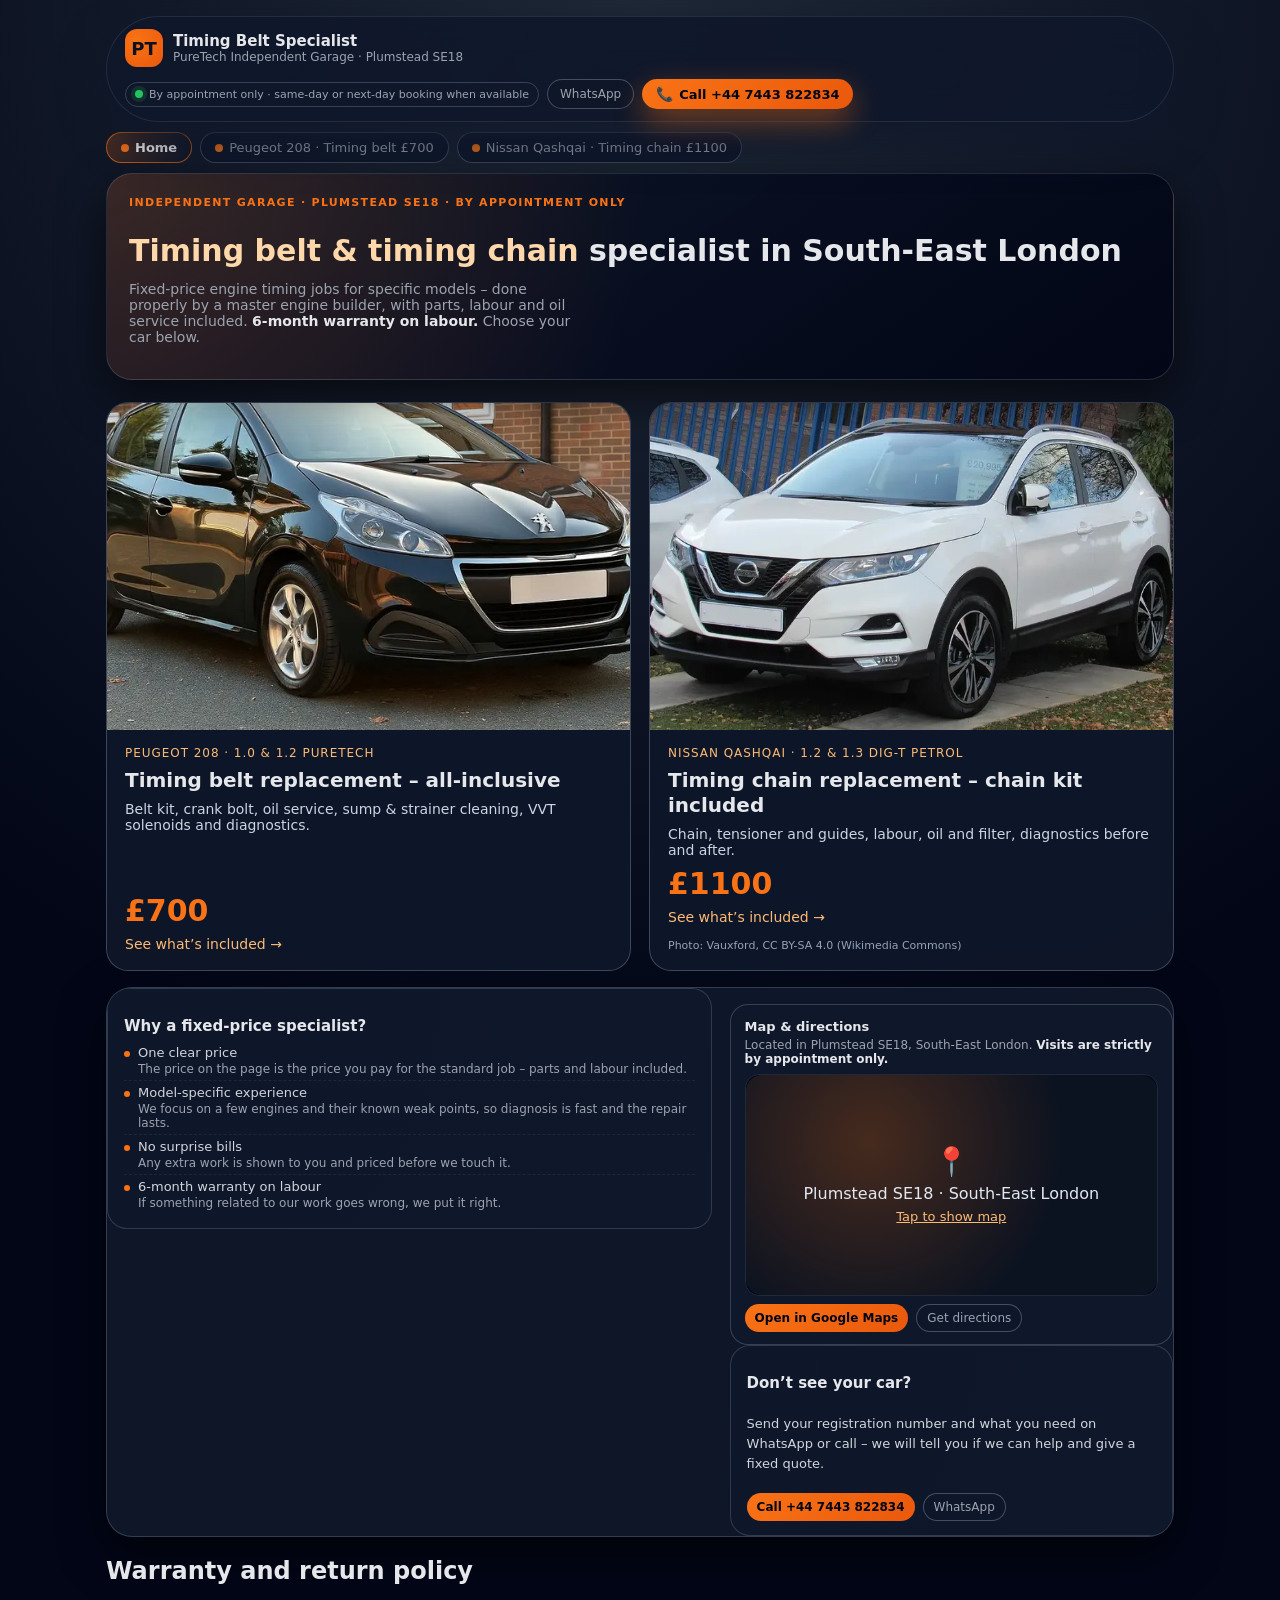
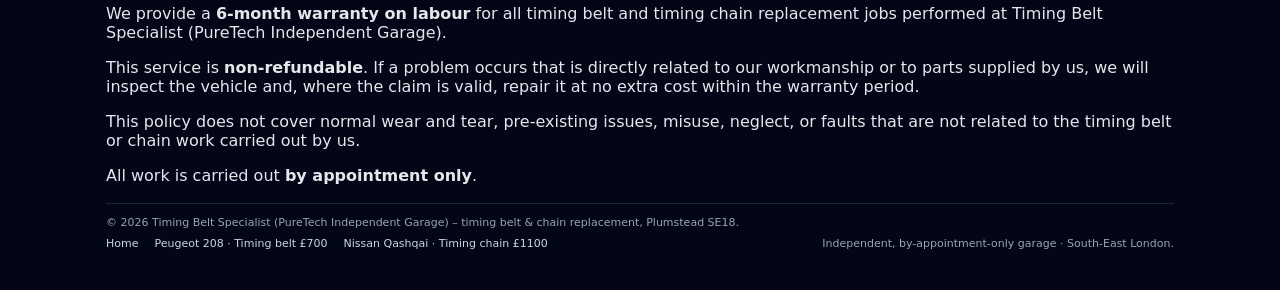
==== index.html @ bd0f1270 "Brand name = domain (Timing Belt Specialist); Peugeot symptoms + FAQ; more Qashqai FAQ Co-Authored-B" ====
<!DOCTYPE html>
<html lang="en">
<head>
  <meta charset="UTF-8">
  <!-- Google tag (gtag.js) -->
<script>
  window.dataLayer = window.dataLayer || [];
  function gtag(){dataLayer.push(arguments);}
  gtag('js', new Date());

  gtag('config', 'AW-17773105542');

  // Conversion only on phone / WhatsApp clicks (not on page view)
  document.addEventListener('click', function (e) {
    var a = e.target.closest && e.target.closest('a[href^="tel:"], a[href*="wa.me/"]');
    if (!a) return;
    gtag('event', 'conversion', {
      'send_to': 'AW-17773105542/rnKxCNnJycwbEIaj8JpC',
      'value': 1.0,
      'currency': 'GBP'
    });
  });
  // Load the Google tag library after the page has rendered (faster first paint)
  window.addEventListener('load', function () {
    setTimeout(function () {
      var s = document.createElement('script');
      s.async = true;
      s.src = 'https://www.googletagmanager.com/gtag/js?id=AW-17773105542';
      document.head.appendChild(s);
    }, 1500);
  });
</script>

  <title>Timing Belt Specialist | Belt &amp; Chain Replacement Plumstead SE18</title>
  <meta name="viewport" content="width=device-width, initial-scale=1.0">
  <meta name="google-site-verification" content="nZ12bT2FpVQL2WcB2jcQEPGG07lqzJ8wiZ8Dq6DLVIk" />
  <meta name="description" content="Fixed-price timing belt &amp; chain replacement in Plumstead, SE London. Peugeot 208 PureTech £700, Nissan Qashqai DIG-T £1100. By appointment.">
  <link rel="canonical" href="https://timingbeltspecialist.co.uk/">

  <meta property="og:title" content="Timing Belt Specialist | Belt &amp; Chain Replacement Plumstead SE18">
  <meta property="og:description" content="Fixed-price timing belt &amp; chain replacement in Plumstead, SE London. Peugeot 208 PureTech £700, Nissan Qashqai DIG-T £1100. By appointment.">
  <meta property="og:site_name" content="Timing Belt Specialist">
  <meta property="og:type" content="website">
  <meta property="og:url" content="https://timingbeltspecialist.co.uk/">
  <meta property="og:image" content="https://timingbeltspecialist.co.uk/images/peugeot-208-front.jpg">

  <script type="application/ld+json">
{
  "@context": "https://schema.org",
  "@type": "AutoRepair",
  "@id": "https://timingbeltspecialist.co.uk/#business",
  "name": "Timing Belt Specialist",
      "alternateName": "PureTech Independent Garage",
  "url": "https://timingbeltspecialist.co.uk/",
  "image": "https://timingbeltspecialist.co.uk/images/peugeot-208-front.jpg",
  "telephone": "+447443822834",
  "priceRange": "££",
  "address": {
    "@type": "PostalAddress",
    "addressLocality": "Plumstead",
    "addressRegion": "South-East London",
    "postalCode": "SE18",
    "addressCountry": "GB"
  },
  "areaServed": "South-East London, Plumstead, Woolwich, Abbey Wood, Thamesmead",
  "openingHoursSpecification": [
    {
      "@type": "OpeningHoursSpecification",
      "dayOfWeek": [
        "Monday",
        "Tuesday",
        "Wednesday",
        "Thursday",
        "Friday",
        "Saturday"
      ],
      "opens": "09:00",
      "closes": "18:00"
    }
  ],
  "makesOffer": [
    {
      "@type": "Offer",
      "name": "Peugeot 208 PureTech timing belt replacement",
      "price": "700.00",
      "priceCurrency": "GBP",
      "url": "https://timingbeltspecialist.co.uk/peugeot-208-timing-belt/"
    },
    {
      "@type": "Offer",
      "name": "Nissan Qashqai 1.2/1.3 DIG-T timing chain replacement",
      "price": "1100.00",
      "priceCurrency": "GBP",
      "url": "https://timingbeltspecialist.co.uk/nissan-qashqai-timing-chain/"
    }
  ]
}
  </script>

  <style>
:root {
--bg: #0f172a;
--bg-light: #111827;
--accent: #f97316;
--accent-soft: rgba(249, 115, 22, 0.1);
--text: #e5e7eb;
--muted: #9ca3af;
--card: #020617;
--border: #1f2937;
--radius: 10px;
--shadow: 0 18px 45px rgba(0, 0, 0, 0.6);
--max-width: 1100px;
}
* {
box-sizing: border-box;
}
body {
margin: 0;
font-family: system-ui, -apple-system, BlinkMacSystemFont, "Segoe UI", sans-serif;
background: radial-gradient(circle at top, #1f2937 0, #020617 55%);
color: var(--text);
-webkit-font-smoothing: antialiased;
}
a {
color: inherit;
text-decoration: none;
}
.page {
max-width: var(--max-width);
margin: 0 auto;
padding: 16px 16px 40px;
}
header {
display: flex;
flex-wrap: wrap;
align-items: center;
justify-content: space-between;
gap: 12px;
padding: 12px 18px;
margin-bottom: 8px;
background: linear-gradient(135deg, rgba(15,23,42,0.9), rgba(15,23,42,0.95));
border-radius: 999px;
border: 1px solid rgba(148,163,184,0.15);
box-shadow: 0 18px 45px rgba(15,23,42,0.9);
position: sticky;
top: 10px;
z-index: 20;
backdrop-filter: blur(18px);
}
.brand {
display: flex;
align-items: center;
gap: 10px;
}
.brand-logo {
width: 38px;
height: 38px;
border-radius: 12px;
background: radial-gradient(circle at 30% 30%, #f97316, #ea580c);
display: flex;
align-items: center;
justify-content: center;
font-weight: 800;
font-size: 18px;
color: #0b1120;
box-shadow: 0 0 0 2px rgba(15,23,42,0.8);
}
.brand-text {
line-height: 1.2;
}
.brand-name {
font-weight: 700;
font-size: 15px;
}
.brand-sub {
font-size: 12px;
color: var(--muted);
}
.header-cta {
display: flex;
align-items: center;
gap: 8px;
flex-wrap: wrap;
}
.pill {
padding: 5px 9px;
border-radius: 999px;
border: 1px solid rgba(148,163,184,0.3);
font-size: 11px;
color: var(--muted);
display: inline-flex;
align-items: center;
gap: 6px;
}
.pill-dot {
width: 8px;
height: 8px;
border-radius: 50%;
background: #22c55e;
box-shadow: 0 0 0 4px rgba(34,197,94,0.15);
}
.btn-primary {
display: inline-flex;
align-items: center;
justify-content: center;
gap: 6px;
padding: 7px 14px;
border-radius: 999px;
border: none;
font-weight: 600;
font-size: 13px;
background: linear-gradient(135deg, #f97316, #ea580c);
color: #020617;
cursor: pointer;
box-shadow: 0 12px 30px rgba(249,115,22,0.45);
white-space: nowrap;
}
.btn-primary span.icon {
font-size: 14px;
}
.btn-ghost {
border-radius: 999px;
border: 1px solid rgba(148,163,184,0.4);
padding: 7px 12px;
font-size: 12px;
background: rgba(15,23,42,0.9);
color: var(--muted);
display: inline-flex;
align-items: center;
gap: 6px;
cursor: pointer;
}
.btn-small {
padding: 6px 10px;
font-size: 12px;
box-shadow: none;
}
.model-nav {
margin-top: 10px;
margin-bottom: 10px;
display: flex;
flex-wrap: wrap;
gap: 8px;
}
.model-link {
padding: 7px 14px;
border-radius: 999px;
border: 1px solid rgba(148,163,184,0.35);
background: rgba(15,23,42,0.9);
font-size: 13px;
color: var(--muted);
display: inline-flex;
align-items: center;
gap: 6px;
}
.model-link.active {
border-color: rgba(249,115,22,0.7);
background: radial-gradient(circle at top left, rgba(249,115,22,0.25), rgba(15,23,42,1));
color: #f9fafb;
font-weight: 600;
}
.model-link .dot {
width: 8px;
height: 8px;
border-radius: 50%;
background: #f97316;
}
.model-link.disabled {
opacity: 0.6;
cursor: default;
pointer-events: none;
}
.model-link.disabled span.dot {
background: #6b7280;
}
.hero {
display: grid;
grid-template-columns: minmax(0, 3fr) minmax(0, 2.8fr);
gap: 22px;
margin-top: 10px;
margin-bottom: 22px;
}
.hero-main {
background: radial-gradient(circle at top left, rgba(249,115,22,0.18), transparent 50%),
linear-gradient(145deg, rgba(15,23,42,0.95), #020617);
border-radius: 26px;
padding: 22px 22px 20px;
border: 1px solid rgba(148,163,184,0.22);
box-shadow: var(--shadow);
position: relative;
overflow: hidden;
}
.hero-kicker {
font-size: 11px;
letter-spacing: 0.12em;
text-transform: uppercase;
color: #f97316;
font-weight: 600;
margin-bottom: 6px;
}
.hero-title {
font-size: clamp(24px, 3vw, 30px);
font-weight: 750;
line-height: 1.1;
margin-bottom: 10px;
}
.hero-title span.accent {
color: #fed7aa;
}
.hero-subtitle {
font-size: 14px;
color: var(--muted);
max-width: 460px;
}
.hero-subtitle strong {
color: #e5e7eb;
font-weight: 600;
}
.hero-price-card {
margin-top: 18px;
padding: 10px 12px;
border-radius: 18px;
background: radial-gradient(circle at top left, rgba(15,23,42,1), rgba(15,23,42,0.9));
border: 1px solid rgba(248,250,252,0.08);
display: flex;
flex-wrap: wrap;
align-items: center;
justify-content: space-between;
gap: 10px;
}
.hero-price-main {
display: flex;
align-items: baseline;
gap: 10px;
}
.price-label {
font-size: 11px;
text-transform: uppercase;
letter-spacing: 0.14em;
color: var(--muted);
}
.price-value {
font-size: 28px;
font-weight: 800;
color: #f97316;
}
.price-suffix {
font-size: 13px;
color: var(--muted);
}
.price-note {
font-size: 12px;
color: var(--muted);
}
.hero-links {
display: flex;
align-items: center;
gap: 8px;
flex-wrap: wrap;
}
.hero-links a {
font-size: 12px;
color: var(--muted);
text-decoration: underline;
text-decoration-style: dotted;
text-underline-offset: 2px;
}
.hero-included {
margin-top: 16px;
padding: 12px 14px;
border-radius: 18px;
background: radial-gradient(circle at top left, rgba(249,115,22,0.18), rgba(15,23,42,0.98));
border: 1px solid rgba(249,115,22,0.8);
box-shadow: 0 12px 35px rgba(249,115,22,0.35);
}
.hero-included-title {
font-size: 11px;
text-transform: uppercase;
letter-spacing: 0.13em;
color: #fed7aa;
margin-bottom: 6px;
font-weight: 600;
}
.hero-included-list {
list-style: none;
margin: 0;
padding: 0;
display: grid;
grid-template-columns: repeat(2, minmax(0, 1fr));
gap: 4px 14px;
font-size: 12px;
}
.hero-included-item {
display: flex;
align-items: flex-start;
gap: 6px;
color: #f9fafb;
}
.hero-dot {
width: 8px;
height: 8px;
border-radius: 50%;
margin-top: 4px;
background: #f97316;
box-shadow: 0 0 0 3px rgba(249,115,22,0.25);
flex-shrink: 0;
}
.hero-included-item span.text {
line-height: 1.35;
}
.hero-included-item span.text small {
display: block;
color: #e5e7eb;
opacity: 0.8;
font-size: 11px;
}
.hero-tagline {
margin-top: 14px;
font-size: 12px;
color: var(--muted);
display: flex;
flex-wrap: wrap;
gap: 12px;
align-items: center;
}
.hero-tagline strong {
color: #e5e7eb;
font-weight: 600;
}
.hero-badge {
padding: 4px 10px;
border-radius: 999px;
background: rgba(22,163,74,0.12);
border: 1px solid rgba(34,197,94,0.35);
font-size: 11px;
color: #bbf7d0;
display: inline-flex;
align-items: center;
gap: 6px;
}
.hero-badge-dot {
width: 7px;
height: 7px;
border-radius: 50%;
background: #22c55e;
}
.hero-badge-secondary {
padding: 4px 10px;
border-radius: 999px;
border: 1px solid rgba(249,115,22,0.6);
font-size: 11px;
color: #fed7aa;
background: rgba(249,115,22,0.08);
display: inline-flex;
align-items: center;
gap: 6px;
}
.hero-side {
display: flex;
flex-direction: column;
gap: 10px;
}
.car-card {
background: radial-gradient(circle at top, rgba(15,23,42,1), rgba(15,23,42,0.96));
border-radius: 26px;
padding: 12px 12px 14px;
border: 1px solid rgba(148,163,184,0.2);
box-shadow: var(--shadow);
overflow: hidden;
}
.car-image-wrap {
position: relative;
border-radius: 20px;
overflow: hidden;
background: #020617;
border: 1px solid rgba(148,163,184,0.35);
}
.car-image-wrap img {
display: block;
width: 100%;
height: auto;
object-fit: cover;
}
.car-tag {
position: absolute;
top: 10px;
left: 10px;
padding: 4px 10px;
border-radius: 999px;
background: rgba(15,23,42,0.85);
border: 1px solid rgba(148,163,184,0.4);
font-size: 11px;
color: var(--muted);
}
.car-engine-tag {
position: absolute;
bottom: 10px;
right: 10px;
padding: 4px 10px;
border-radius: 999px;
background: rgba(15,23,42,0.9);
border: 1px solid rgba(148,163,184,0.5);
font-size: 11px;
color: #e5e7eb;
}
.car-caption {
margin-top: 9px;
font-size: 11px;
color: var(--muted);
display: flex;
justify-content: space-between;
gap: 6px;
align-items: center;
}
.car-caption strong {
color: #e5e7eb;
}
.map-card {
margin-top: 16px;
padding: 14px 14px 12px;
border-radius: 18px;
background: radial-gradient(circle at top, rgba(15,23,42,0.98), rgba(15,23,42,1));
border: 1px solid rgba(148,163,184,0.3);
}
.map-title {
font-size: 13px;
font-weight: 650;
margin: 0 0 4px;
}
.map-sub {
font-size: 12px;
color: var(--muted);
margin: 0 0 8px;
}
.map-sub strong {
color: #e5e7eb;
}
.map-frame-wrap {
border-radius: 14px;
overflow: hidden;
border: 1px solid rgba(31,41,55,1);
background: #020617;
}
.map-frame {
width: 100%;
height: 220px;
border: 0;
}
.map-buttons {
display: flex;
flex-wrap: wrap;
gap: 8px;
margin-top: 8px;
}
.tabs {
margin-top: 16px;
background: rgba(15,23,42,0.96);
border-radius: 26px;
border: 1px solid rgba(148,163,184,0.28);
box-shadow: var(--shadow);
overflow: hidden;
}
.tab-content {
padding: 18px 18px 22px;
}
.tab-grid {
display: grid;
grid-template-columns: minmax(0, 3fr) minmax(0, 2.2fr);
gap: 18px;
}
.card {
background: radial-gradient(circle at top left, rgba(15,23,42,0.95), rgba(15,23,42,1));
border-radius: 20px;
border: 1px solid rgba(148,163,184,0.25);
padding: 16px 16px 14px;
}
.card + .card {
margin-top: 12px;
}
.card-title {
font-size: 15px;
font-weight: 650;
margin-bottom: 6px;
}
.card-sub {
font-size: 12px;
color: var(--muted);
margin-bottom: 8px;
}
.list {
list-style: none;
margin: 0;
padding: 0;
font-size: 13px;
}
.list li {
display: flex;
align-items: flex-start;
gap: 8px;
padding: 4px 0;
border-bottom: 1px dashed rgba(31,41,55,0.9);
}
.list li:last-child {
border-bottom: none;
}
.list-bullet {
width: 6px;
height: 6px;
border-radius: 50%;
background: #f97316;
margin-top: 6px;
flex-shrink: 0;
}
.list-text {
color: #d1d5db;
}
.list-text span.muted {
color: var(--muted);
font-size: 12px;
display: block;
margin-top: 2px;
}
.badge-row {
display: flex;
flex-wrap: wrap;
gap: 8px;
margin-top: 8px;
}
.badge {
padding: 4px 10px;
border-radius: 999px;
border: 1px solid rgba(148,163,184,0.4);
font-size: 11px;
color: var(--muted);
}
.badge.accent {
border-color: rgba(249,115,22,0.6);
color: #fed7aa;
background: rgba(249,115,22,0.08);
}
.muted {
color: var(--muted);
}
.para {
font-size: 13px;
color: #d1d5db;
line-height: 1.55;
margin: 6px 0 0;
}
.para strong {
color: #fde68a;
}
.two-col {
display: grid;
grid-template-columns: repeat(2, minmax(0, 1fr));
gap: 10px;
margin-top: 8px;
}
.note {
font-size: 12px;
color: var(--muted);
margin-top: 6px;
}
.contact-card {
display: flex;
flex-direction: column;
gap: 10px;
}
.contact-row {
display: flex;
flex-wrap: wrap;
gap: 8px;
}
.contact-item {
flex: 1 1 120px;
font-size: 13px;
color: #d1d5db;
}
.contact-item span.label {
display: block;
font-size: 11px;
text-transform: uppercase;
letter-spacing: 0.08em;
color: var(--muted);
margin-bottom: 2px;
}
.engine-gallery {
display: grid;
grid-template-columns: repeat(auto-fit, minmax(160px, 1fr));
gap: 10px;
margin-top: 8px;
}
.engine-gallery img {
width: 100%;
display: block;
border-radius: 12px;
border: 1px solid rgba(148,163,184,0.35);
}
footer {
margin-top: 18px;
padding-top: 12px;
border-top: 1px solid rgba(31,41,55,0.9);
font-size: 11px;
color: var(--muted);
display: flex;
flex-wrap: wrap;
justify-content: space-between;
gap: 8px;
}
@media (max-width: 900px) {
header {
border-radius: 18px;
}
.hero {
grid-template-columns: minmax(0, 1fr);
}
.hero-main {
order: 1;
}
.hero-side {
order: 2;
}
.tab-grid {
grid-template-columns: minmax(0, 1fr);
}
.hero-included-list {
grid-template-columns: minmax(0,1fr);
}
}
@media (max-width: 640px) {
.page {
padding: 10px 10px 24px;
}
header {
padding: 10px 12px;
}
.hero-title {
font-size: 22px;
}
.hero-price-card {
align-items: flex-start;
}
.brand-name {
font-size: 14px;
}
.brand-logo {
width: 32px;
height: 32px;
border-radius: 10px;
font-size: 16px;
}
.map-frame {
height: 200px;
}
}
.model-link.home { font-weight: 600; }
.offer-grid { display: grid; grid-template-columns: repeat(auto-fit, minmax(280px, 1fr)); gap: 18px; margin: 18px 0 8px; }
.offer-card { display: flex; flex-direction: column; border-radius: 22px; overflow: hidden; background: rgba(15,23,42,.92);
border: 1px solid rgba(148,163,184,.35); text-decoration: none; color: inherit; transition: transform .15s, border-color .15s; }
.offer-card:hover { transform: translateY(-2px); border-color: #f97316; }
.offer-card img { width: 100%; aspect-ratio: 16/10; object-fit: cover; display: block; }
.offer-body { padding: 16px 18px 18px; display: flex; flex-direction: column; gap: 8px; flex: 1; }
.offer-kicker { font-size: 12px; letter-spacing: .08em; text-transform: uppercase; color: #fdba74; }
.offer-title { font-size: 20px; font-weight: 700; line-height: 1.25; margin: 0; }
.offer-text { font-size: 14px; color: #cbd5e1; margin: 0; }
.offer-price { font-size: 30px; font-weight: 800; color: #f97316; margin-top: auto; }
.offer-cta { font-size: 14px; color: #fdba74; }
.credit { font-size: 11px; color: #94a3b8; margin-top: 6px; }
.credit a { color: #94a3b8; }
.faq details { border-top: 1px solid rgba(148,163,184,.2); padding: 10px 0; }
.faq summary { cursor: pointer; font-weight: 600; }
.faq p { margin: 8px 0 0; color: #cbd5e1; font-size: 14px; }
.footer-links { display: flex; flex-wrap: wrap; gap: 6px 16px; }
.footer-links a { color: #cbd5e1; }
.sticky-call { display: none; }
@media (max-width: 720px) {
.sticky-call { display: flex; position: fixed; left: 12px; right: 12px; bottom: 12px; z-index: 50; gap: 10px; }
.sticky-call a { flex: 1; text-align: center; justify-content: center; }
.sticky-call .btn-ghost { background: #0f172a; }
body { padding-bottom: 72px; }
}
.map-load { width: 100%; height: 220px; border: 0; border-radius: 16px; cursor: pointer; color: #e2e8f0; font: inherit;
display: flex; flex-direction: column; align-items: center; justify-content: center; gap: 6px;
background: radial-gradient(circle at 30% 30%, rgba(249,115,22,.25), transparent 60%), #0b1220; }
.map-load-pin { font-size: 28px; }
.map-load-cta { font-size: 13px; color: #fdba74; text-decoration: underline; }
img { height: auto; }
  </style>
</head>
<body>
  <div class="page">
    <header>
      <a class="brand" href="/" style="text-decoration:none;color:inherit">
        <div class="brand-logo">PT</div>
        <div class="brand-text">
          <div class="brand-name">Timing Belt Specialist</div>
          <div class="brand-sub">PureTech Independent Garage · Plumstead SE18</div>
        </div>
      </a>
      <div class="header-cta">
        <div class="pill">
          <span class="pill-dot"></span>
          <span>By appointment only · same-day or next-day booking when available</span>
        </div>
        <a class="btn-ghost" href="https://wa.me/447443822834" target="_blank" rel="noopener">
          <span>WhatsApp</span>
        </a>
        <a class="btn-primary" href="tel:+447443822834">
          <span class="icon">📞</span>
          <span>Call +44 7443 822834</span>
        </a>
      </div>
    </header>

    <nav class="model-nav">
      <a class="model-link active home" href="/">
        <span class="dot"></span>
        <span>Home</span>
      </a>
      <a class="model-link" href="/peugeot-208-timing-belt/">
        <span class="dot"></span>
        <span>Peugeot 208 · Timing belt £700</span>
      </a>
      <a class="model-link" href="/nissan-qashqai-timing-chain/">
        <span class="dot"></span>
        <span>Nissan Qashqai · Timing chain £1100</span>
      </a>
    </nav>

    <section class="hero" style="grid-template-columns:1fr">
      <div class="hero-main">
        <div class="hero-kicker">Independent garage · Plumstead SE18 · by appointment only</div>
        <h1 class="hero-title">
          <span class="accent">Timing belt &amp; timing chain</span> specialist in South-East London
        </h1>
        <p class="hero-subtitle">
          Fixed-price engine timing jobs for specific models – done properly by a master engine builder, with parts, labour and
          oil service included. <strong>6-month warranty on labour.</strong> Choose your car below.
        </p>
      </div>
    </section>

    <section class="offer-grid">
      <a class="offer-card" href="/peugeot-208-timing-belt/">
        <img src="/images/peugeot-208-front.webp" width="640" height="640" alt="Peugeot 208 in South-East London" loading="lazy">
        <div class="offer-body">
          <div class="offer-kicker">Peugeot 208 · 1.0 &amp; 1.2 PureTech</div>
          <h2 class="offer-title">Timing belt replacement – all-inclusive</h2>
          <p class="offer-text">Belt kit, crank bolt, oil service, sump &amp; strainer cleaning, VVT solenoids and diagnostics.</p>
          <div class="offer-price">£700</div>
          <div class="offer-cta">See what’s included →</div>
        </div>
      </a>
      <a class="offer-card" href="/nissan-qashqai-timing-chain/">
        <img src="/images/nissan-qashqai-front.webp" width="800" height="476" alt="Nissan Qashqai J11" loading="lazy">
        <div class="offer-body">
          <div class="offer-kicker">Nissan Qashqai · 1.2 &amp; 1.3 DIG-T petrol</div>
          <h2 class="offer-title">Timing chain replacement – chain kit included</h2>
          <p class="offer-text">Chain, tensioner and guides, labour, oil and filter, diagnostics before and after.</p>
          <div class="offer-price">£1100</div>
          <div class="offer-cta">See what’s included →</div>
          <div class="credit">Photo: Vauxford, CC BY-SA 4.0 (Wikimedia Commons)</div>
        </div>
      </a>
    </section>

    <section class="tabs">
      <div class="tab-body">
        <div class="tab-grid">
          <div>
            <article class="card">
              <h2 class="card-title">Why a fixed-price specialist?</h2>
              <ul class="list">
                  <li>
                    <div class="list-bullet"></div>
                    <div class="list-text">
                      One clear price
                      <span class="muted">The price on the page is the price you pay for the standard job – parts and labour included.</span>
                    </div>
                  </li>
                  <li>
                    <div class="list-bullet"></div>
                    <div class="list-text">
                      Model-specific experience
                      <span class="muted">We focus on a few engines and their known weak points, so diagnosis is fast and the repair lasts.</span>
                    </div>
                  </li>
                  <li>
                    <div class="list-bullet"></div>
                    <div class="list-text">
                      No surprise bills
                      <span class="muted">Any extra work is shown to you and priced before we touch it.</span>
                    </div>
                  </li>
                  <li>
                    <div class="list-bullet"></div>
                    <div class="list-text">
                      6-month warranty on labour
                      <span class="muted">If something related to our work goes wrong, we put it right.</span>
                    </div>
                  </li>
              </ul>
            </article>
          </div>
          <div>
        <!-- MAP & DIRECTIONS BLOCK -->
            <div class="map-card">
          <h2 class="map-title">Map &amp; directions</h2>
          <p class="map-sub">
            Located in Plumstead SE18, South-East London. <strong>Visits are strictly by appointment only.</strong>
          </p>
          <div class="map-frame-wrap">
            <button type="button" class="map-load" data-src="https://www.google.com/maps/embed?pb=!1m10!1m8!1m3!1d261.1613810232722!2d0.07753754117992326!3d51.48386017857046!3m2!1i1024!2i768!4f13.1!5e0!3m2!1suk!2suk!4v1764617768667!5m2!1suk!2suk">
              <span class="map-load-pin">📍</span>
              <span>Plumstead SE18 · South-East London</span>
              <span class="map-load-cta">Tap to show map</span>
            </button>
          </div>
          <div class="map-buttons">
            <a class="btn-primary btn-small"
               href="https://maps.app.goo.gl/oVn5XdTLvBCYDaq47"
               target="_blank" rel="noopener">
              Open in Google Maps
            </a>
            <a class="btn-ghost btn-small"
               href="https://maps.app.goo.gl/oVn5XdTLvBCYDaq47"
               target="_blank" rel="noopener">
              Get directions
            </a>
          </div>
        </div>

            <article class="card contact-card">
              <h2 class="card-title">Don’t see your car?</h2>
              <p class="para">
                Send your registration number and what you need on WhatsApp or call – we will tell you if we can help and give a fixed quote.
              </p>
              <div class="map-buttons">
                <a class="btn-primary btn-small" href="tel:+447443822834">Call +44 7443 822834</a>
                <a class="btn-ghost btn-small" href="https://wa.me/447443822834" target="_blank" rel="noopener">WhatsApp</a>
              </div>
            </article>
          </div>
        </div>
      </div>
    </section>
    <section id="returns-policy" class="content-card">
     <h2>Warranty and return policy</h2>
     <p>
       We provide a <strong>6-month warranty on labour</strong> for all timing belt and
       timing chain replacement jobs performed at Timing Belt Specialist (PureTech Independent Garage).
     </p>
     <p>
       This service is <strong>non-refundable</strong>. If a problem occurs that is
       directly related to our workmanship or to parts supplied by us, we will
       inspect the vehicle and, where the claim is valid, repair it at no extra
       cost within the warranty period.
     </p>
     <p>
       This policy does not cover normal wear and tear, pre-existing issues,
       misuse, neglect, or faults that are not related to the timing belt or chain work
       carried out by us.
     </p>
     <p>
       All work is carried out <strong>by appointment only</strong>.
     </p>
    </section>

    <footer>
      <div>© <span id="year"></span> Timing Belt Specialist (PureTech Independent Garage) – timing belt &amp; chain replacement, Plumstead SE18.</div>
      <div class="footer-links"><a href="/">Home</a> <a href="/peugeot-208-timing-belt/">Peugeot 208 · Timing belt £700</a> <a href="/nissan-qashqai-timing-chain/">Nissan Qashqai · Timing chain £1100</a></div>
      <div>Independent, by-appointment-only garage · South-East London.</div>
    </footer>
  </div>

  <div class="sticky-call">
    <a class="btn-primary" href="tel:+447443822834">📞 Call</a>
    <a class="btn-ghost" href="https://wa.me/447443822834" target="_blank" rel="noopener">WhatsApp</a>
  </div>

  <script>
    document.getElementById('year').textContent = new Date().getFullYear();
  </script>
  <script>
    document.querySelectorAll('.map-load').forEach(function (b) {
      b.addEventListener('click', function () {
        var f = document.createElement('iframe');
        f.className = 'map-frame';
        f.src = b.dataset.src;
        f.title = 'Map – Plumstead SE18, South-East London';
        f.loading = 'lazy';
        f.referrerPolicy = 'no-referrer-when-downgrade';
        f.allowFullscreen = true;
        b.replaceWith(f);
      });
    });
  </script>
</body>
</html>
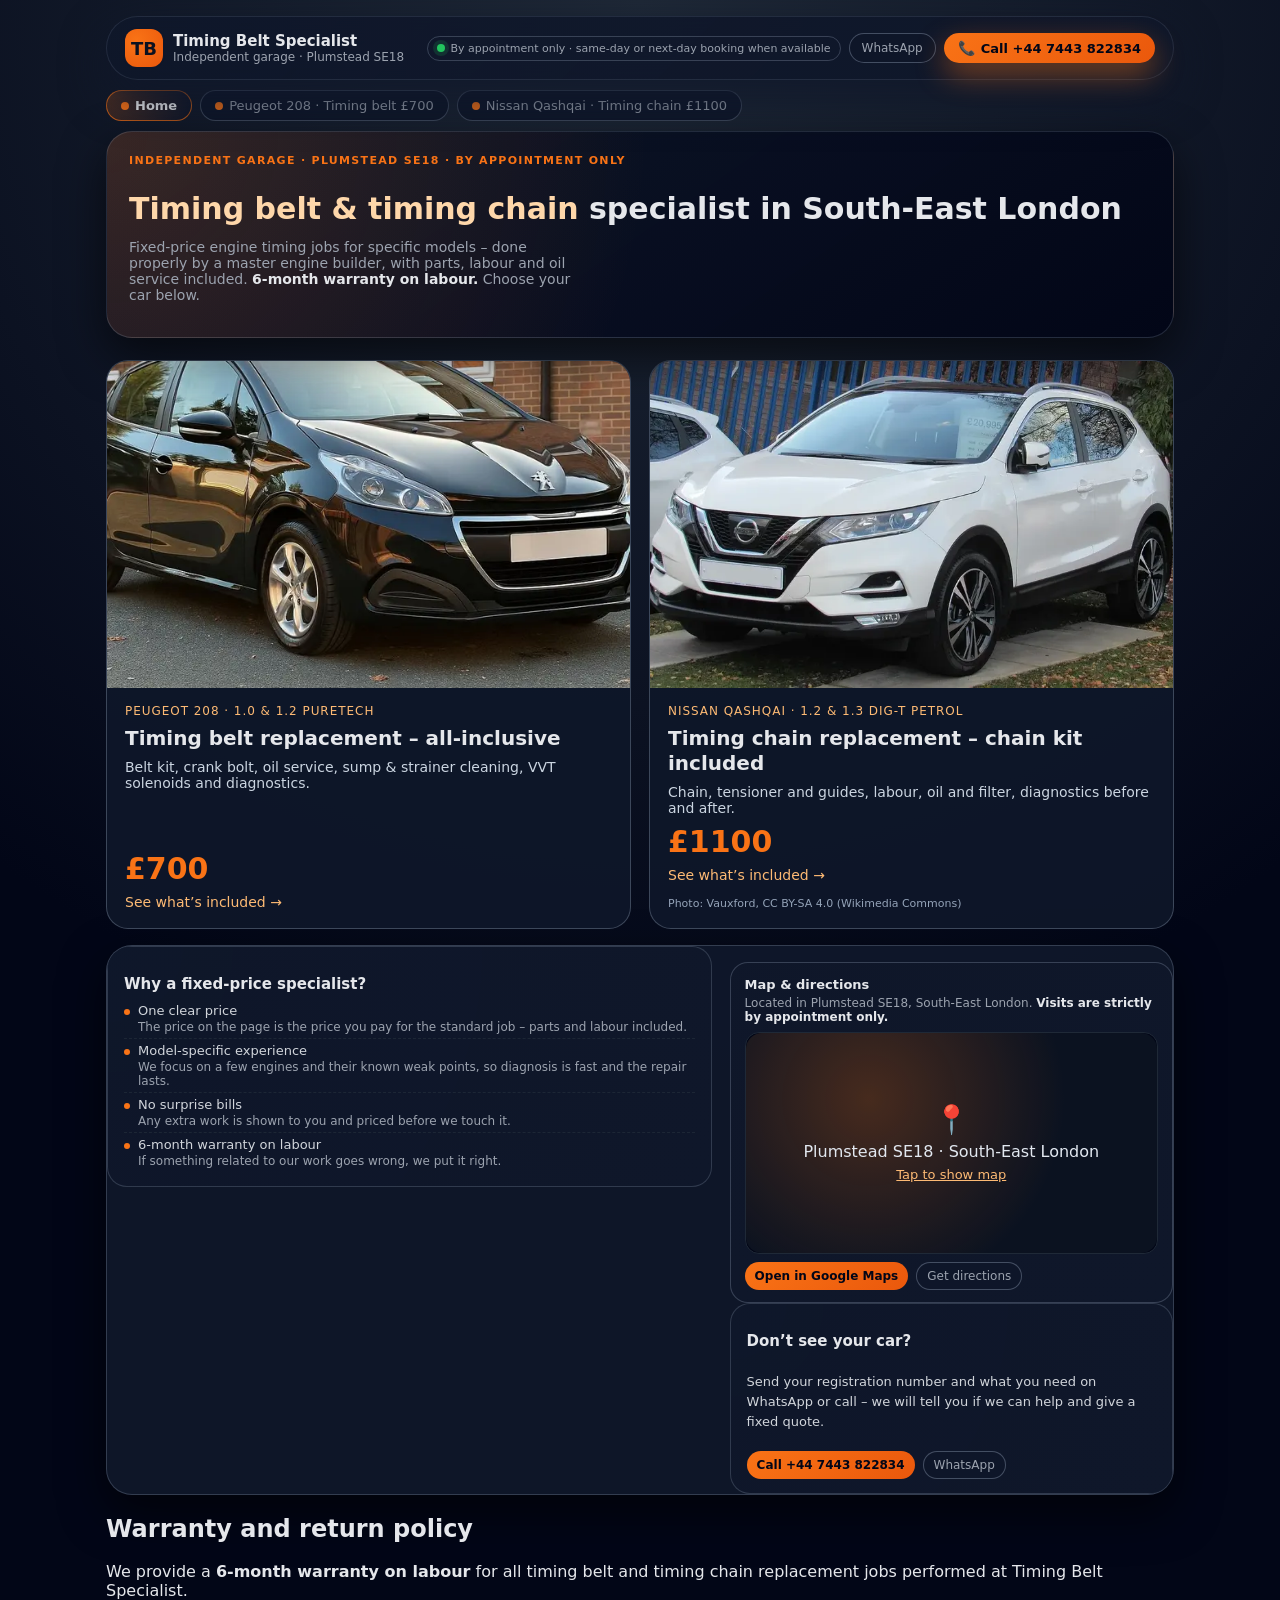
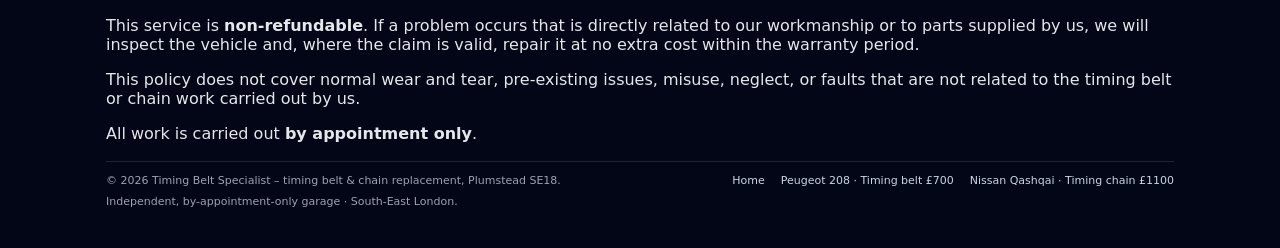
==== commit 03108bd8: "Drop PureTech from business name Co-Authored-By: Claude Opus 5.5 <noreply@anthropic.com>" ====
--- a/index.html
+++ b/index.html
@@ -1,999 +1,998 @@
-<!DOCTYPE html>
-<html lang="en">
-<head>
-  <meta charset="UTF-8">
-  <!-- Google tag (gtag.js) -->
-<script>
-  window.dataLayer = window.dataLayer || [];
-  function gtag(){dataLayer.push(arguments);}
-  gtag('js', new Date());
-
-  gtag('config', 'AW-17773105542');
-
-  // Conversion only on phone / WhatsApp clicks (not on page view)
-  document.addEventListener('click', function (e) {
-    var a = e.target.closest && e.target.closest('a[href^="tel:"], a[href*="wa.me/"]');
-    if (!a) return;
-    gtag('event', 'conversion', {
-      'send_to': 'AW-17773105542/rnKxCNnJycwbEIaj8JpC',
-      'value': 1.0,
-      'currency': 'GBP'
-    });
-  });
-  // Load the Google tag library after the page has rendered (faster first paint)
-  window.addEventListener('load', function () {
-    setTimeout(function () {
-      var s = document.createElement('script');
-      s.async = true;
-      s.src = 'https://www.googletagmanager.com/gtag/js?id=AW-17773105542';
-      document.head.appendChild(s);
-    }, 1500);
-  });
-</script>
-
-  <title>Timing Belt Specialist | Belt &amp; Chain Replacement Plumstead SE18</title>
-  <meta name="viewport" content="width=device-width, initial-scale=1.0">
-  <meta name="google-site-verification" content="nZ12bT2FpVQL2WcB2jcQEPGG07lqzJ8wiZ8Dq6DLVIk" />
-  <meta name="description" content="Fixed-price timing belt &amp; chain replacement in Plumstead, SE London. Peugeot 208 PureTech £700, Nissan Qashqai DIG-T £1100. By appointment.">
-  <link rel="canonical" href="https://timingbeltspecialist.co.uk/">
-
-  <meta property="og:title" content="Timing Belt Specialist | Belt &amp; Chain Replacement Plumstead SE18">
-  <meta property="og:description" content="Fixed-price timing belt &amp; chain replacement in Plumstead, SE London. Peugeot 208 PureTech £700, Nissan Qashqai DIG-T £1100. By appointment.">
-  <meta property="og:site_name" content="Timing Belt Specialist">
-  <meta property="og:type" content="website">
-  <meta property="og:url" content="https://timingbeltspecialist.co.uk/">
-  <meta property="og:image" content="https://timingbeltspecialist.co.uk/images/peugeot-208-front.jpg">
-
-  <script type="application/ld+json">
-{
-  "@context": "https://schema.org",
-  "@type": "AutoRepair",
-  "@id": "https://timingbeltspecialist.co.uk/#business",
-  "name": "Timing Belt Specialist",
-      "alternateName": "PureTech Independent Garage",
-  "url": "https://timingbeltspecialist.co.uk/",
-  "image": "https://timingbeltspecialist.co.uk/images/peugeot-208-front.jpg",
-  "telephone": "+447443822834",
-  "priceRange": "££",
-  "address": {
-    "@type": "PostalAddress",
-    "addressLocality": "Plumstead",
-    "addressRegion": "South-East London",
-    "postalCode": "SE18",
-    "addressCountry": "GB"
-  },
-  "areaServed": "South-East London, Plumstead, Woolwich, Abbey Wood, Thamesmead",
-  "openingHoursSpecification": [
-    {
-      "@type": "OpeningHoursSpecification",
-      "dayOfWeek": [
-        "Monday",
-        "Tuesday",
-        "Wednesday",
-        "Thursday",
-        "Friday",
-        "Saturday"
-      ],
-      "opens": "09:00",
-      "closes": "18:00"
-    }
-  ],
-  "makesOffer": [
-    {
-      "@type": "Offer",
-      "name": "Peugeot 208 PureTech timing belt replacement",
-      "price": "700.00",
-      "priceCurrency": "GBP",
-      "url": "https://timingbeltspecialist.co.uk/peugeot-208-timing-belt/"
-    },
-    {
-      "@type": "Offer",
-      "name": "Nissan Qashqai 1.2/1.3 DIG-T timing chain replacement",
-      "price": "1100.00",
-      "priceCurrency": "GBP",
-      "url": "https://timingbeltspecialist.co.uk/nissan-qashqai-timing-chain/"
-    }
-  ]
-}
-  </script>
-
-  <style>
-:root {
---bg: #0f172a;
---bg-light: #111827;
---accent: #f97316;
---accent-soft: rgba(249, 115, 22, 0.1);
---text: #e5e7eb;
---muted: #9ca3af;
---card: #020617;
---border: #1f2937;
---radius: 10px;
---shadow: 0 18px 45px rgba(0, 0, 0, 0.6);
---max-width: 1100px;
-}
-* {
-box-sizing: border-box;
-}
-body {
-margin: 0;
-font-family: system-ui, -apple-system, BlinkMacSystemFont, "Segoe UI", sans-serif;
-background: radial-gradient(circle at top, #1f2937 0, #020617 55%);
-color: var(--text);
--webkit-font-smoothing: antialiased;
-}
-a {
-color: inherit;
-text-decoration: none;
-}
-.page {
-max-width: var(--max-width);
-margin: 0 auto;
-padding: 16px 16px 40px;
-}
-header {
-display: flex;
-flex-wrap: wrap;
-align-items: center;
-justify-content: space-between;
-gap: 12px;
-padding: 12px 18px;
-margin-bottom: 8px;
-background: linear-gradient(135deg, rgba(15,23,42,0.9), rgba(15,23,42,0.95));
-border-radius: 999px;
-border: 1px solid rgba(148,163,184,0.15);
-box-shadow: 0 18px 45px rgba(15,23,42,0.9);
-position: sticky;
-top: 10px;
-z-index: 20;
-backdrop-filter: blur(18px);
-}
-.brand {
-display: flex;
-align-items: center;
-gap: 10px;
-}
-.brand-logo {
-width: 38px;
-height: 38px;
-border-radius: 12px;
-background: radial-gradient(circle at 30% 30%, #f97316, #ea580c);
-display: flex;
-align-items: center;
-justify-content: center;
-font-weight: 800;
-font-size: 18px;
-color: #0b1120;
-box-shadow: 0 0 0 2px rgba(15,23,42,0.8);
-}
-.brand-text {
-line-height: 1.2;
-}
-.brand-name {
-font-weight: 700;
-font-size: 15px;
-}
-.brand-sub {
-font-size: 12px;
-color: var(--muted);
-}
-.header-cta {
-display: flex;
-align-items: center;
-gap: 8px;
-flex-wrap: wrap;
-}
-.pill {
-padding: 5px 9px;
-border-radius: 999px;
-border: 1px solid rgba(148,163,184,0.3);
-font-size: 11px;
-color: var(--muted);
-display: inline-flex;
-align-items: center;
-gap: 6px;
-}
-.pill-dot {
-width: 8px;
-height: 8px;
-border-radius: 50%;
-background: #22c55e;
-box-shadow: 0 0 0 4px rgba(34,197,94,0.15);
-}
-.btn-primary {
-display: inline-flex;
-align-items: center;
-justify-content: center;
-gap: 6px;
-padding: 7px 14px;
-border-radius: 999px;
-border: none;
-font-weight: 600;
-font-size: 13px;
-background: linear-gradient(135deg, #f97316, #ea580c);
-color: #020617;
-cursor: pointer;
-box-shadow: 0 12px 30px rgba(249,115,22,0.45);
-white-space: nowrap;
-}
-.btn-primary span.icon {
-font-size: 14px;
-}
-.btn-ghost {
-border-radius: 999px;
-border: 1px solid rgba(148,163,184,0.4);
-padding: 7px 12px;
-font-size: 12px;
-background: rgba(15,23,42,0.9);
-color: var(--muted);
-display: inline-flex;
-align-items: center;
-gap: 6px;
-cursor: pointer;
-}
-.btn-small {
-padding: 6px 10px;
-font-size: 12px;
-box-shadow: none;
-}
-.model-nav {
-margin-top: 10px;
-margin-bottom: 10px;
-display: flex;
-flex-wrap: wrap;
-gap: 8px;
-}
-.model-link {
-padding: 7px 14px;
-border-radius: 999px;
-border: 1px solid rgba(148,163,184,0.35);
-background: rgba(15,23,42,0.9);
-font-size: 13px;
-color: var(--muted);
-display: inline-flex;
-align-items: center;
-gap: 6px;
-}
-.model-link.active {
-border-color: rgba(249,115,22,0.7);
-background: radial-gradient(circle at top left, rgba(249,115,22,0.25), rgba(15,23,42,1));
-color: #f9fafb;
-font-weight: 600;
-}
-.model-link .dot {
-width: 8px;
-height: 8px;
-border-radius: 50%;
-background: #f97316;
-}
-.model-link.disabled {
-opacity: 0.6;
-cursor: default;
-pointer-events: none;
-}
-.model-link.disabled span.dot {
-background: #6b7280;
-}
-.hero {
-display: grid;
-grid-template-columns: minmax(0, 3fr) minmax(0, 2.8fr);
-gap: 22px;
-margin-top: 10px;
-margin-bottom: 22px;
-}
-.hero-main {
-background: radial-gradient(circle at top left, rgba(249,115,22,0.18), transparent 50%),
-linear-gradient(145deg, rgba(15,23,42,0.95), #020617);
-border-radius: 26px;
-padding: 22px 22px 20px;
-border: 1px solid rgba(148,163,184,0.22);
-box-shadow: var(--shadow);
-position: relative;
-overflow: hidden;
-}
-.hero-kicker {
-font-size: 11px;
-letter-spacing: 0.12em;
-text-transform: uppercase;
-color: #f97316;
-font-weight: 600;
-margin-bottom: 6px;
-}
-.hero-title {
-font-size: clamp(24px, 3vw, 30px);
-font-weight: 750;
-line-height: 1.1;
-margin-bottom: 10px;
-}
-.hero-title span.accent {
-color: #fed7aa;
-}
-.hero-subtitle {
-font-size: 14px;
-color: var(--muted);
-max-width: 460px;
-}
-.hero-subtitle strong {
-color: #e5e7eb;
-font-weight: 600;
-}
-.hero-price-card {
-margin-top: 18px;
-padding: 10px 12px;
-border-radius: 18px;
-background: radial-gradient(circle at top left, rgba(15,23,42,1), rgba(15,23,42,0.9));
-border: 1px solid rgba(248,250,252,0.08);
-display: flex;
-flex-wrap: wrap;
-align-items: center;
-justify-content: space-between;
-gap: 10px;
-}
-.hero-price-main {
-display: flex;
-align-items: baseline;
-gap: 10px;
-}
-.price-label {
-font-size: 11px;
-text-transform: uppercase;
-letter-spacing: 0.14em;
-color: var(--muted);
-}
-.price-value {
-font-size: 28px;
-font-weight: 800;
-color: #f97316;
-}
-.price-suffix {
-font-size: 13px;
-color: var(--muted);
-}
-.price-note {
-font-size: 12px;
-color: var(--muted);
-}
-.hero-links {
-display: flex;
-align-items: center;
-gap: 8px;
-flex-wrap: wrap;
-}
-.hero-links a {
-font-size: 12px;
-color: var(--muted);
-text-decoration: underline;
-text-decoration-style: dotted;
-text-underline-offset: 2px;
-}
-.hero-included {
-margin-top: 16px;
-padding: 12px 14px;
-border-radius: 18px;
-background: radial-gradient(circle at top left, rgba(249,115,22,0.18), rgba(15,23,42,0.98));
-border: 1px solid rgba(249,115,22,0.8);
-box-shadow: 0 12px 35px rgba(249,115,22,0.35);
-}
-.hero-included-title {
-font-size: 11px;
-text-transform: uppercase;
-letter-spacing: 0.13em;
-color: #fed7aa;
-margin-bottom: 6px;
-font-weight: 600;
-}
-.hero-included-list {
-list-style: none;
-margin: 0;
-padding: 0;
-display: grid;
-grid-template-columns: repeat(2, minmax(0, 1fr));
-gap: 4px 14px;
-font-size: 12px;
-}
-.hero-included-item {
-display: flex;
-align-items: flex-start;
-gap: 6px;
-color: #f9fafb;
-}
-.hero-dot {
-width: 8px;
-height: 8px;
-border-radius: 50%;
-margin-top: 4px;
-background: #f97316;
-box-shadow: 0 0 0 3px rgba(249,115,22,0.25);
-flex-shrink: 0;
-}
-.hero-included-item span.text {
-line-height: 1.35;
-}
-.hero-included-item span.text small {
-display: block;
-color: #e5e7eb;
-opacity: 0.8;
-font-size: 11px;
-}
-.hero-tagline {
-margin-top: 14px;
-font-size: 12px;
-color: var(--muted);
-display: flex;
-flex-wrap: wrap;
-gap: 12px;
-align-items: center;
-}
-.hero-tagline strong {
-color: #e5e7eb;
-font-weight: 600;
-}
-.hero-badge {
-padding: 4px 10px;
-border-radius: 999px;
-background: rgba(22,163,74,0.12);
-border: 1px solid rgba(34,197,94,0.35);
-font-size: 11px;
-color: #bbf7d0;
-display: inline-flex;
-align-items: center;
-gap: 6px;
-}
-.hero-badge-dot {
-width: 7px;
-height: 7px;
-border-radius: 50%;
-background: #22c55e;
-}
-.hero-badge-secondary {
-padding: 4px 10px;
-border-radius: 999px;
-border: 1px solid rgba(249,115,22,0.6);
-font-size: 11px;
-color: #fed7aa;
-background: rgba(249,115,22,0.08);
-display: inline-flex;
-align-items: center;
-gap: 6px;
-}
-.hero-side {
-display: flex;
-flex-direction: column;
-gap: 10px;
-}
-.car-card {
-background: radial-gradient(circle at top, rgba(15,23,42,1), rgba(15,23,42,0.96));
-border-radius: 26px;
-padding: 12px 12px 14px;
-border: 1px solid rgba(148,163,184,0.2);
-box-shadow: var(--shadow);
-overflow: hidden;
-}
-.car-image-wrap {
-position: relative;
-border-radius: 20px;
-overflow: hidden;
-background: #020617;
-border: 1px solid rgba(148,163,184,0.35);
-}
-.car-image-wrap img {
-display: block;
-width: 100%;
-height: auto;
-object-fit: cover;
-}
-.car-tag {
-position: absolute;
-top: 10px;
-left: 10px;
-padding: 4px 10px;
-border-radius: 999px;
-background: rgba(15,23,42,0.85);
-border: 1px solid rgba(148,163,184,0.4);
-font-size: 11px;
-color: var(--muted);
-}
-.car-engine-tag {
-position: absolute;
-bottom: 10px;
-right: 10px;
-padding: 4px 10px;
-border-radius: 999px;
-background: rgba(15,23,42,0.9);
-border: 1px solid rgba(148,163,184,0.5);
-font-size: 11px;
-color: #e5e7eb;
-}
-.car-caption {
-margin-top: 9px;
-font-size: 11px;
-color: var(--muted);
-display: flex;
-justify-content: space-between;
-gap: 6px;
-align-items: center;
-}
-.car-caption strong {
-color: #e5e7eb;
-}
-.map-card {
-margin-top: 16px;
-padding: 14px 14px 12px;
-border-radius: 18px;
-background: radial-gradient(circle at top, rgba(15,23,42,0.98), rgba(15,23,42,1));
-border: 1px solid rgba(148,163,184,0.3);
-}
-.map-title {
-font-size: 13px;
-font-weight: 650;
-margin: 0 0 4px;
-}
-.map-sub {
-font-size: 12px;
-color: var(--muted);
-margin: 0 0 8px;
-}
-.map-sub strong {
-color: #e5e7eb;
-}
-.map-frame-wrap {
-border-radius: 14px;
-overflow: hidden;
-border: 1px solid rgba(31,41,55,1);
-background: #020617;
-}
-.map-frame {
-width: 100%;
-height: 220px;
-border: 0;
-}
-.map-buttons {
-display: flex;
-flex-wrap: wrap;
-gap: 8px;
-margin-top: 8px;
-}
-.tabs {
-margin-top: 16px;
-background: rgba(15,23,42,0.96);
-border-radius: 26px;
-border: 1px solid rgba(148,163,184,0.28);
-box-shadow: var(--shadow);
-overflow: hidden;
-}
-.tab-content {
-padding: 18px 18px 22px;
-}
-.tab-grid {
-display: grid;
-grid-template-columns: minmax(0, 3fr) minmax(0, 2.2fr);
-gap: 18px;
-}
-.card {
-background: radial-gradient(circle at top left, rgba(15,23,42,0.95), rgba(15,23,42,1));
-border-radius: 20px;
-border: 1px solid rgba(148,163,184,0.25);
-padding: 16px 16px 14px;
-}
-.card + .card {
-margin-top: 12px;
-}
-.card-title {
-font-size: 15px;
-font-weight: 650;
-margin-bottom: 6px;
-}
-.card-sub {
-font-size: 12px;
-color: var(--muted);
-margin-bottom: 8px;
-}
-.list {
-list-style: none;
-margin: 0;
-padding: 0;
-font-size: 13px;
-}
-.list li {
-display: flex;
-align-items: flex-start;
-gap: 8px;
-padding: 4px 0;
-border-bottom: 1px dashed rgba(31,41,55,0.9);
-}
-.list li:last-child {
-border-bottom: none;
-}
-.list-bullet {
-width: 6px;
-height: 6px;
-border-radius: 50%;
-background: #f97316;
-margin-top: 6px;
-flex-shrink: 0;
-}
-.list-text {
-color: #d1d5db;
-}
-.list-text span.muted {
-color: var(--muted);
-font-size: 12px;
-display: block;
-margin-top: 2px;
-}
-.badge-row {
-display: flex;
-flex-wrap: wrap;
-gap: 8px;
-margin-top: 8px;
-}
-.badge {
-padding: 4px 10px;
-border-radius: 999px;
-border: 1px solid rgba(148,163,184,0.4);
-font-size: 11px;
-color: var(--muted);
-}
-.badge.accent {
-border-color: rgba(249,115,22,0.6);
-color: #fed7aa;
-background: rgba(249,115,22,0.08);
-}
-.muted {
-color: var(--muted);
-}
-.para {
-font-size: 13px;
-color: #d1d5db;
-line-height: 1.55;
-margin: 6px 0 0;
-}
-.para strong {
-color: #fde68a;
-}
-.two-col {
-display: grid;
-grid-template-columns: repeat(2, minmax(0, 1fr));
-gap: 10px;
-margin-top: 8px;
-}
-.note {
-font-size: 12px;
-color: var(--muted);
-margin-top: 6px;
-}
-.contact-card {
-display: flex;
-flex-direction: column;
-gap: 10px;
-}
-.contact-row {
-display: flex;
-flex-wrap: wrap;
-gap: 8px;
-}
-.contact-item {
-flex: 1 1 120px;
-font-size: 13px;
-color: #d1d5db;
-}
-.contact-item span.label {
-display: block;
-font-size: 11px;
-text-transform: uppercase;
-letter-spacing: 0.08em;
-color: var(--muted);
-margin-bottom: 2px;
-}
-.engine-gallery {
-display: grid;
-grid-template-columns: repeat(auto-fit, minmax(160px, 1fr));
-gap: 10px;
-margin-top: 8px;
-}
-.engine-gallery img {
-width: 100%;
-display: block;
-border-radius: 12px;
-border: 1px solid rgba(148,163,184,0.35);
-}
-footer {
-margin-top: 18px;
-padding-top: 12px;
-border-top: 1px solid rgba(31,41,55,0.9);
-font-size: 11px;
-color: var(--muted);
-display: flex;
-flex-wrap: wrap;
-justify-content: space-between;
-gap: 8px;
-}
-@media (max-width: 900px) {
-header {
-border-radius: 18px;
-}
-.hero {
-grid-template-columns: minmax(0, 1fr);
-}
-.hero-main {
-order: 1;
-}
-.hero-side {
-order: 2;
-}
-.tab-grid {
-grid-template-columns: minmax(0, 1fr);
-}
-.hero-included-list {
-grid-template-columns: minmax(0,1fr);
-}
-}
-@media (max-width: 640px) {
-.page {
-padding: 10px 10px 24px;
-}
-header {
-padding: 10px 12px;
-}
-.hero-title {
-font-size: 22px;
-}
-.hero-price-card {
-align-items: flex-start;
-}
-.brand-name {
-font-size: 14px;
-}
-.brand-logo {
-width: 32px;
-height: 32px;
-border-radius: 10px;
-font-size: 16px;
-}
-.map-frame {
-height: 200px;
-}
-}
-.model-link.home { font-weight: 600; }
-.offer-grid { display: grid; grid-template-columns: repeat(auto-fit, minmax(280px, 1fr)); gap: 18px; margin: 18px 0 8px; }
-.offer-card { display: flex; flex-direction: column; border-radius: 22px; overflow: hidden; background: rgba(15,23,42,.92);
-border: 1px solid rgba(148,163,184,.35); text-decoration: none; color: inherit; transition: transform .15s, border-color .15s; }
-.offer-card:hover { transform: translateY(-2px); border-color: #f97316; }
-.offer-card img { width: 100%; aspect-ratio: 16/10; object-fit: cover; display: block; }
-.offer-body { padding: 16px 18px 18px; display: flex; flex-direction: column; gap: 8px; flex: 1; }
-.offer-kicker { font-size: 12px; letter-spacing: .08em; text-transform: uppercase; color: #fdba74; }
-.offer-title { font-size: 20px; font-weight: 700; line-height: 1.25; margin: 0; }
-.offer-text { font-size: 14px; color: #cbd5e1; margin: 0; }
-.offer-price { font-size: 30px; font-weight: 800; color: #f97316; margin-top: auto; }
-.offer-cta { font-size: 14px; color: #fdba74; }
-.credit { font-size: 11px; color: #94a3b8; margin-top: 6px; }
-.credit a { color: #94a3b8; }
-.faq details { border-top: 1px solid rgba(148,163,184,.2); padding: 10px 0; }
-.faq summary { cursor: pointer; font-weight: 600; }
-.faq p { margin: 8px 0 0; color: #cbd5e1; font-size: 14px; }
-.footer-links { display: flex; flex-wrap: wrap; gap: 6px 16px; }
-.footer-links a { color: #cbd5e1; }
-.sticky-call { display: none; }
-@media (max-width: 720px) {
-.sticky-call { display: flex; position: fixed; left: 12px; right: 12px; bottom: 12px; z-index: 50; gap: 10px; }
-.sticky-call a { flex: 1; text-align: center; justify-content: center; }
-.sticky-call .btn-ghost { background: #0f172a; }
-body { padding-bottom: 72px; }
-}
-.map-load { width: 100%; height: 220px; border: 0; border-radius: 16px; cursor: pointer; color: #e2e8f0; font: inherit;
-display: flex; flex-direction: column; align-items: center; justify-content: center; gap: 6px;
-background: radial-gradient(circle at 30% 30%, rgba(249,115,22,.25), transparent 60%), #0b1220; }
-.map-load-pin { font-size: 28px; }
-.map-load-cta { font-size: 13px; color: #fdba74; text-decoration: underline; }
-img { height: auto; }
-  </style>
-</head>
-<body>
-  <div class="page">
-    <header>
-      <a class="brand" href="/" style="text-decoration:none;color:inherit">
-        <div class="brand-logo">PT</div>
-        <div class="brand-text">
-          <div class="brand-name">Timing Belt Specialist</div>
-          <div class="brand-sub">PureTech Independent Garage · Plumstead SE18</div>
-        </div>
-      </a>
-      <div class="header-cta">
-        <div class="pill">
-          <span class="pill-dot"></span>
-          <span>By appointment only · same-day or next-day booking when available</span>
-        </div>
-        <a class="btn-ghost" href="https://wa.me/447443822834" target="_blank" rel="noopener">
-          <span>WhatsApp</span>
-        </a>
-        <a class="btn-primary" href="tel:+447443822834">
-          <span class="icon">📞</span>
-          <span>Call +44 7443 822834</span>
-        </a>
-      </div>
-    </header>
-
-    <nav class="model-nav">
-      <a class="model-link active home" href="/">
-        <span class="dot"></span>
-        <span>Home</span>
-      </a>
-      <a class="model-link" href="/peugeot-208-timing-belt/">
-        <span class="dot"></span>
-        <span>Peugeot 208 · Timing belt £700</span>
-      </a>
-      <a class="model-link" href="/nissan-qashqai-timing-chain/">
-        <span class="dot"></span>
-        <span>Nissan Qashqai · Timing chain £1100</span>
-      </a>
-    </nav>
-
-    <section class="hero" style="grid-template-columns:1fr">
-      <div class="hero-main">
-        <div class="hero-kicker">Independent garage · Plumstead SE18 · by appointment only</div>
-        <h1 class="hero-title">
-          <span class="accent">Timing belt &amp; timing chain</span> specialist in South-East London
-        </h1>
-        <p class="hero-subtitle">
-          Fixed-price engine timing jobs for specific models – done properly by a master engine builder, with parts, labour and
-          oil service included. <strong>6-month warranty on labour.</strong> Choose your car below.
-        </p>
-      </div>
-    </section>
-
-    <section class="offer-grid">
-      <a class="offer-card" href="/peugeot-208-timing-belt/">
-        <img src="/images/peugeot-208-front.webp" width="640" height="640" alt="Peugeot 208 in South-East London" loading="lazy">
-        <div class="offer-body">
-          <div class="offer-kicker">Peugeot 208 · 1.0 &amp; 1.2 PureTech</div>
-          <h2 class="offer-title">Timing belt replacement – all-inclusive</h2>
-          <p class="offer-text">Belt kit, crank bolt, oil service, sump &amp; strainer cleaning, VVT solenoids and diagnostics.</p>
-          <div class="offer-price">£700</div>
-          <div class="offer-cta">See what’s included →</div>
-        </div>
-      </a>
-      <a class="offer-card" href="/nissan-qashqai-timing-chain/">
-        <img src="/images/nissan-qashqai-front.webp" width="800" height="476" alt="Nissan Qashqai J11" loading="lazy">
-        <div class="offer-body">
-          <div class="offer-kicker">Nissan Qashqai · 1.2 &amp; 1.3 DIG-T petrol</div>
-          <h2 class="offer-title">Timing chain replacement – chain kit included</h2>
-          <p class="offer-text">Chain, tensioner and guides, labour, oil and filter, diagnostics before and after.</p>
-          <div class="offer-price">£1100</div>
-          <div class="offer-cta">See what’s included →</div>
-          <div class="credit">Photo: Vauxford, CC BY-SA 4.0 (Wikimedia Commons)</div>
-        </div>
-      </a>
-    </section>
-
-    <section class="tabs">
-      <div class="tab-body">
-        <div class="tab-grid">
-          <div>
-            <article class="card">
-              <h2 class="card-title">Why a fixed-price specialist?</h2>
-              <ul class="list">
-                  <li>
-                    <div class="list-bullet"></div>
-                    <div class="list-text">
-                      One clear price
-                      <span class="muted">The price on the page is the price you pay for the standard job – parts and labour included.</span>
-                    </div>
-                  </li>
-                  <li>
-                    <div class="list-bullet"></div>
-                    <div class="list-text">
-                      Model-specific experience
-                      <span class="muted">We focus on a few engines and their known weak points, so diagnosis is fast and the repair lasts.</span>
-                    </div>
-                  </li>
-                  <li>
-                    <div class="list-bullet"></div>
-                    <div class="list-text">
-                      No surprise bills
-                      <span class="muted">Any extra work is shown to you and priced before we touch it.</span>
-                    </div>
-                  </li>
-                  <li>
-                    <div class="list-bullet"></div>
-                    <div class="list-text">
-                      6-month warranty on labour
-                      <span class="muted">If something related to our work goes wrong, we put it right.</span>
-                    </div>
-                  </li>
-              </ul>
-            </article>
-          </div>
-          <div>
-        <!-- MAP & DIRECTIONS BLOCK -->
-            <div class="map-card">
-          <h2 class="map-title">Map &amp; directions</h2>
-          <p class="map-sub">
-            Located in Plumstead SE18, South-East London. <strong>Visits are strictly by appointment only.</strong>
-          </p>
-          <div class="map-frame-wrap">
-            <button type="button" class="map-load" data-src="https://www.google.com/maps/embed?pb=!1m10!1m8!1m3!1d261.1613810232722!2d0.07753754117992326!3d51.48386017857046!3m2!1i1024!2i768!4f13.1!5e0!3m2!1suk!2suk!4v1764617768667!5m2!1suk!2suk">
-              <span class="map-load-pin">📍</span>
-              <span>Plumstead SE18 · South-East London</span>
-              <span class="map-load-cta">Tap to show map</span>
-            </button>
-          </div>
-          <div class="map-buttons">
-            <a class="btn-primary btn-small"
-               href="https://maps.app.goo.gl/oVn5XdTLvBCYDaq47"
-               target="_blank" rel="noopener">
-              Open in Google Maps
-            </a>
-            <a class="btn-ghost btn-small"
-               href="https://maps.app.goo.gl/oVn5XdTLvBCYDaq47"
-               target="_blank" rel="noopener">
-              Get directions
-            </a>
-          </div>
-        </div>
-
-            <article class="card contact-card">
-              <h2 class="card-title">Don’t see your car?</h2>
-              <p class="para">
-                Send your registration number and what you need on WhatsApp or call – we will tell you if we can help and give a fixed quote.
-              </p>
-              <div class="map-buttons">
-                <a class="btn-primary btn-small" href="tel:+447443822834">Call +44 7443 822834</a>
-                <a class="btn-ghost btn-small" href="https://wa.me/447443822834" target="_blank" rel="noopener">WhatsApp</a>
-              </div>
-            </article>
-          </div>
-        </div>
-      </div>
-    </section>
-    <section id="returns-policy" class="content-card">
-     <h2>Warranty and return policy</h2>
-     <p>
-       We provide a <strong>6-month warranty on labour</strong> for all timing belt and
-       timing chain replacement jobs performed at Timing Belt Specialist (PureTech Independent Garage).
-     </p>
-     <p>
-       This service is <strong>non-refundable</strong>. If a problem occurs that is
-       directly related to our workmanship or to parts supplied by us, we will
-       inspect the vehicle and, where the claim is valid, repair it at no extra
-       cost within the warranty period.
-     </p>
-     <p>
-       This policy does not cover normal wear and tear, pre-existing issues,
-       misuse, neglect, or faults that are not related to the timing belt or chain work
-       carried out by us.
-     </p>
-     <p>
-       All work is carried out <strong>by appointment only</strong>.
-     </p>
-    </section>
-
-    <footer>
-      <div>© <span id="year"></span> Timing Belt Specialist (PureTech Independent Garage) – timing belt &amp; chain replacement, Plumstead SE18.</div>
-      <div class="footer-links"><a href="/">Home</a> <a href="/peugeot-208-timing-belt/">Peugeot 208 · Timing belt £700</a> <a href="/nissan-qashqai-timing-chain/">Nissan Qashqai · Timing chain £1100</a></div>
-      <div>Independent, by-appointment-only garage · South-East London.</div>
-    </footer>
-  </div>
-
-  <div class="sticky-call">
-    <a class="btn-primary" href="tel:+447443822834">📞 Call</a>
-    <a class="btn-ghost" href="https://wa.me/447443822834" target="_blank" rel="noopener">WhatsApp</a>
-  </div>
-
-  <script>
-    document.getElementById('year').textContent = new Date().getFullYear();
-  </script>
-  <script>
-    document.querySelectorAll('.map-load').forEach(function (b) {
-      b.addEventListener('click', function () {
-        var f = document.createElement('iframe');
-        f.className = 'map-frame';
-        f.src = b.dataset.src;
-        f.title = 'Map – Plumstead SE18, South-East London';
-        f.loading = 'lazy';
-        f.referrerPolicy = 'no-referrer-when-downgrade';
-        f.allowFullscreen = true;
-        b.replaceWith(f);
-      });
-    });
-  </script>
-</body>
-</html>
+<!DOCTYPE html>
+<html lang="en">
+<head>
+  <meta charset="UTF-8">
+  <!-- Google tag (gtag.js) -->
+<script>
+  window.dataLayer = window.dataLayer || [];
+  function gtag(){dataLayer.push(arguments);}
+  gtag('js', new Date());
+
+  gtag('config', 'AW-17773105542');
+
+  // Conversion only on phone / WhatsApp clicks (not on page view)
+  document.addEventListener('click', function (e) {
+    var a = e.target.closest && e.target.closest('a[href^="tel:"], a[href*="wa.me/"]');
+    if (!a) return;
+    gtag('event', 'conversion', {
+      'send_to': 'AW-17773105542/rnKxCNnJycwbEIaj8JpC',
+      'value': 1.0,
+      'currency': 'GBP'
+    });
+  });
+  // Load the Google tag library after the page has rendered (faster first paint)
+  window.addEventListener('load', function () {
+    setTimeout(function () {
+      var s = document.createElement('script');
+      s.async = true;
+      s.src = 'https://www.googletagmanager.com/gtag/js?id=AW-17773105542';
+      document.head.appendChild(s);
+    }, 1500);
+  });
+</script>
+
+  <title>Timing Belt Specialist | Belt &amp; Chain Replacement Plumstead SE18</title>
+  <meta name="viewport" content="width=device-width, initial-scale=1.0">
+  <meta name="google-site-verification" content="nZ12bT2FpVQL2WcB2jcQEPGG07lqzJ8wiZ8Dq6DLVIk" />
+  <meta name="description" content="Fixed-price timing belt &amp; chain replacement in Plumstead, SE London. Peugeot 208 PureTech £700, Nissan Qashqai DIG-T £1100. By appointment.">
+  <link rel="canonical" href="https://timingbeltspecialist.co.uk/">
+
+  <meta property="og:title" content="Timing Belt Specialist | Belt &amp; Chain Replacement Plumstead SE18">
+  <meta property="og:description" content="Fixed-price timing belt &amp; chain replacement in Plumstead, SE London. Peugeot 208 PureTech £700, Nissan Qashqai DIG-T £1100. By appointment.">
+  <meta property="og:site_name" content="Timing Belt Specialist">
+  <meta property="og:type" content="website">
+  <meta property="og:url" content="https://timingbeltspecialist.co.uk/">
+  <meta property="og:image" content="https://timingbeltspecialist.co.uk/images/peugeot-208-front.jpg">
+
+  <script type="application/ld+json">
+{
+  "@context": "https://schema.org",
+  "@type": "AutoRepair",
+  "@id": "https://timingbeltspecialist.co.uk/#business",
+  "name": "Timing Belt Specialist",
+  "url": "https://timingbeltspecialist.co.uk/",
+  "image": "https://timingbeltspecialist.co.uk/images/peugeot-208-front.jpg",
+  "telephone": "+447443822834",
+  "priceRange": "££",
+  "address": {
+    "@type": "PostalAddress",
+    "addressLocality": "Plumstead",
+    "addressRegion": "South-East London",
+    "postalCode": "SE18",
+    "addressCountry": "GB"
+  },
+  "areaServed": "South-East London, Plumstead, Woolwich, Abbey Wood, Thamesmead",
+  "openingHoursSpecification": [
+    {
+      "@type": "OpeningHoursSpecification",
+      "dayOfWeek": [
+        "Monday",
+        "Tuesday",
+        "Wednesday",
+        "Thursday",
+        "Friday",
+        "Saturday"
+      ],
+      "opens": "09:00",
+      "closes": "18:00"
+    }
+  ],
+  "makesOffer": [
+    {
+      "@type": "Offer",
+      "name": "Peugeot 208 PureTech timing belt replacement",
+      "price": "700.00",
+      "priceCurrency": "GBP",
+      "url": "https://timingbeltspecialist.co.uk/peugeot-208-timing-belt/"
+    },
+    {
+      "@type": "Offer",
+      "name": "Nissan Qashqai 1.2/1.3 DIG-T timing chain replacement",
+      "price": "1100.00",
+      "priceCurrency": "GBP",
+      "url": "https://timingbeltspecialist.co.uk/nissan-qashqai-timing-chain/"
+    }
+  ]
+}
+  </script>
+
+  <style>
+:root {
+--bg: #0f172a;
+--bg-light: #111827;
+--accent: #f97316;
+--accent-soft: rgba(249, 115, 22, 0.1);
+--text: #e5e7eb;
+--muted: #9ca3af;
+--card: #020617;
+--border: #1f2937;
+--radius: 10px;
+--shadow: 0 18px 45px rgba(0, 0, 0, 0.6);
+--max-width: 1100px;
+}
+* {
+box-sizing: border-box;
+}
+body {
+margin: 0;
+font-family: system-ui, -apple-system, BlinkMacSystemFont, "Segoe UI", sans-serif;
+background: radial-gradient(circle at top, #1f2937 0, #020617 55%);
+color: var(--text);
+-webkit-font-smoothing: antialiased;
+}
+a {
+color: inherit;
+text-decoration: none;
+}
+.page {
+max-width: var(--max-width);
+margin: 0 auto;
+padding: 16px 16px 40px;
+}
+header {
+display: flex;
+flex-wrap: wrap;
+align-items: center;
+justify-content: space-between;
+gap: 12px;
+padding: 12px 18px;
+margin-bottom: 8px;
+background: linear-gradient(135deg, rgba(15,23,42,0.9), rgba(15,23,42,0.95));
+border-radius: 999px;
+border: 1px solid rgba(148,163,184,0.15);
+box-shadow: 0 18px 45px rgba(15,23,42,0.9);
+position: sticky;
+top: 10px;
+z-index: 20;
+backdrop-filter: blur(18px);
+}
+.brand {
+display: flex;
+align-items: center;
+gap: 10px;
+}
+.brand-logo {
+width: 38px;
+height: 38px;
+border-radius: 12px;
+background: radial-gradient(circle at 30% 30%, #f97316, #ea580c);
+display: flex;
+align-items: center;
+justify-content: center;
+font-weight: 800;
+font-size: 18px;
+color: #0b1120;
+box-shadow: 0 0 0 2px rgba(15,23,42,0.8);
+}
+.brand-text {
+line-height: 1.2;
+}
+.brand-name {
+font-weight: 700;
+font-size: 15px;
+}
+.brand-sub {
+font-size: 12px;
+color: var(--muted);
+}
+.header-cta {
+display: flex;
+align-items: center;
+gap: 8px;
+flex-wrap: wrap;
+}
+.pill {
+padding: 5px 9px;
+border-radius: 999px;
+border: 1px solid rgba(148,163,184,0.3);
+font-size: 11px;
+color: var(--muted);
+display: inline-flex;
+align-items: center;
+gap: 6px;
+}
+.pill-dot {
+width: 8px;
+height: 8px;
+border-radius: 50%;
+background: #22c55e;
+box-shadow: 0 0 0 4px rgba(34,197,94,0.15);
+}
+.btn-primary {
+display: inline-flex;
+align-items: center;
+justify-content: center;
+gap: 6px;
+padding: 7px 14px;
+border-radius: 999px;
+border: none;
+font-weight: 600;
+font-size: 13px;
+background: linear-gradient(135deg, #f97316, #ea580c);
+color: #020617;
+cursor: pointer;
+box-shadow: 0 12px 30px rgba(249,115,22,0.45);
+white-space: nowrap;
+}
+.btn-primary span.icon {
+font-size: 14px;
+}
+.btn-ghost {
+border-radius: 999px;
+border: 1px solid rgba(148,163,184,0.4);
+padding: 7px 12px;
+font-size: 12px;
+background: rgba(15,23,42,0.9);
+color: var(--muted);
+display: inline-flex;
+align-items: center;
+gap: 6px;
+cursor: pointer;
+}
+.btn-small {
+padding: 6px 10px;
+font-size: 12px;
+box-shadow: none;
+}
+.model-nav {
+margin-top: 10px;
+margin-bottom: 10px;
+display: flex;
+flex-wrap: wrap;
+gap: 8px;
+}
+.model-link {
+padding: 7px 14px;
+border-radius: 999px;
+border: 1px solid rgba(148,163,184,0.35);
+background: rgba(15,23,42,0.9);
+font-size: 13px;
+color: var(--muted);
+display: inline-flex;
+align-items: center;
+gap: 6px;
+}
+.model-link.active {
+border-color: rgba(249,115,22,0.7);
+background: radial-gradient(circle at top left, rgba(249,115,22,0.25), rgba(15,23,42,1));
+color: #f9fafb;
+font-weight: 600;
+}
+.model-link .dot {
+width: 8px;
+height: 8px;
+border-radius: 50%;
+background: #f97316;
+}
+.model-link.disabled {
+opacity: 0.6;
+cursor: default;
+pointer-events: none;
+}
+.model-link.disabled span.dot {
+background: #6b7280;
+}
+.hero {
+display: grid;
+grid-template-columns: minmax(0, 3fr) minmax(0, 2.8fr);
+gap: 22px;
+margin-top: 10px;
+margin-bottom: 22px;
+}
+.hero-main {
+background: radial-gradient(circle at top left, rgba(249,115,22,0.18), transparent 50%),
+linear-gradient(145deg, rgba(15,23,42,0.95), #020617);
+border-radius: 26px;
+padding: 22px 22px 20px;
+border: 1px solid rgba(148,163,184,0.22);
+box-shadow: var(--shadow);
+position: relative;
+overflow: hidden;
+}
+.hero-kicker {
+font-size: 11px;
+letter-spacing: 0.12em;
+text-transform: uppercase;
+color: #f97316;
+font-weight: 600;
+margin-bottom: 6px;
+}
+.hero-title {
+font-size: clamp(24px, 3vw, 30px);
+font-weight: 750;
+line-height: 1.1;
+margin-bottom: 10px;
+}
+.hero-title span.accent {
+color: #fed7aa;
+}
+.hero-subtitle {
+font-size: 14px;
+color: var(--muted);
+max-width: 460px;
+}
+.hero-subtitle strong {
+color: #e5e7eb;
+font-weight: 600;
+}
+.hero-price-card {
+margin-top: 18px;
+padding: 10px 12px;
+border-radius: 18px;
+background: radial-gradient(circle at top left, rgba(15,23,42,1), rgba(15,23,42,0.9));
+border: 1px solid rgba(248,250,252,0.08);
+display: flex;
+flex-wrap: wrap;
+align-items: center;
+justify-content: space-between;
+gap: 10px;
+}
+.hero-price-main {
+display: flex;
+align-items: baseline;
+gap: 10px;
+}
+.price-label {
+font-size: 11px;
+text-transform: uppercase;
+letter-spacing: 0.14em;
+color: var(--muted);
+}
+.price-value {
+font-size: 28px;
+font-weight: 800;
+color: #f97316;
+}
+.price-suffix {
+font-size: 13px;
+color: var(--muted);
+}
+.price-note {
+font-size: 12px;
+color: var(--muted);
+}
+.hero-links {
+display: flex;
+align-items: center;
+gap: 8px;
+flex-wrap: wrap;
+}
+.hero-links a {
+font-size: 12px;
+color: var(--muted);
+text-decoration: underline;
+text-decoration-style: dotted;
+text-underline-offset: 2px;
+}
+.hero-included {
+margin-top: 16px;
+padding: 12px 14px;
+border-radius: 18px;
+background: radial-gradient(circle at top left, rgba(249,115,22,0.18), rgba(15,23,42,0.98));
+border: 1px solid rgba(249,115,22,0.8);
+box-shadow: 0 12px 35px rgba(249,115,22,0.35);
+}
+.hero-included-title {
+font-size: 11px;
+text-transform: uppercase;
+letter-spacing: 0.13em;
+color: #fed7aa;
+margin-bottom: 6px;
+font-weight: 600;
+}
+.hero-included-list {
+list-style: none;
+margin: 0;
+padding: 0;
+display: grid;
+grid-template-columns: repeat(2, minmax(0, 1fr));
+gap: 4px 14px;
+font-size: 12px;
+}
+.hero-included-item {
+display: flex;
+align-items: flex-start;
+gap: 6px;
+color: #f9fafb;
+}
+.hero-dot {
+width: 8px;
+height: 8px;
+border-radius: 50%;
+margin-top: 4px;
+background: #f97316;
+box-shadow: 0 0 0 3px rgba(249,115,22,0.25);
+flex-shrink: 0;
+}
+.hero-included-item span.text {
+line-height: 1.35;
+}
+.hero-included-item span.text small {
+display: block;
+color: #e5e7eb;
+opacity: 0.8;
+font-size: 11px;
+}
+.hero-tagline {
+margin-top: 14px;
+font-size: 12px;
+color: var(--muted);
+display: flex;
+flex-wrap: wrap;
+gap: 12px;
+align-items: center;
+}
+.hero-tagline strong {
+color: #e5e7eb;
+font-weight: 600;
+}
+.hero-badge {
+padding: 4px 10px;
+border-radius: 999px;
+background: rgba(22,163,74,0.12);
+border: 1px solid rgba(34,197,94,0.35);
+font-size: 11px;
+color: #bbf7d0;
+display: inline-flex;
+align-items: center;
+gap: 6px;
+}
+.hero-badge-dot {
+width: 7px;
+height: 7px;
+border-radius: 50%;
+background: #22c55e;
+}
+.hero-badge-secondary {
+padding: 4px 10px;
+border-radius: 999px;
+border: 1px solid rgba(249,115,22,0.6);
+font-size: 11px;
+color: #fed7aa;
+background: rgba(249,115,22,0.08);
+display: inline-flex;
+align-items: center;
+gap: 6px;
+}
+.hero-side {
+display: flex;
+flex-direction: column;
+gap: 10px;
+}
+.car-card {
+background: radial-gradient(circle at top, rgba(15,23,42,1), rgba(15,23,42,0.96));
+border-radius: 26px;
+padding: 12px 12px 14px;
+border: 1px solid rgba(148,163,184,0.2);
+box-shadow: var(--shadow);
+overflow: hidden;
+}
+.car-image-wrap {
+position: relative;
+border-radius: 20px;
+overflow: hidden;
+background: #020617;
+border: 1px solid rgba(148,163,184,0.35);
+}
+.car-image-wrap img {
+display: block;
+width: 100%;
+height: auto;
+object-fit: cover;
+}
+.car-tag {
+position: absolute;
+top: 10px;
+left: 10px;
+padding: 4px 10px;
+border-radius: 999px;
+background: rgba(15,23,42,0.85);
+border: 1px solid rgba(148,163,184,0.4);
+font-size: 11px;
+color: var(--muted);
+}
+.car-engine-tag {
+position: absolute;
+bottom: 10px;
+right: 10px;
+padding: 4px 10px;
+border-radius: 999px;
+background: rgba(15,23,42,0.9);
+border: 1px solid rgba(148,163,184,0.5);
+font-size: 11px;
+color: #e5e7eb;
+}
+.car-caption {
+margin-top: 9px;
+font-size: 11px;
+color: var(--muted);
+display: flex;
+justify-content: space-between;
+gap: 6px;
+align-items: center;
+}
+.car-caption strong {
+color: #e5e7eb;
+}
+.map-card {
+margin-top: 16px;
+padding: 14px 14px 12px;
+border-radius: 18px;
+background: radial-gradient(circle at top, rgba(15,23,42,0.98), rgba(15,23,42,1));
+border: 1px solid rgba(148,163,184,0.3);
+}
+.map-title {
+font-size: 13px;
+font-weight: 650;
+margin: 0 0 4px;
+}
+.map-sub {
+font-size: 12px;
+color: var(--muted);
+margin: 0 0 8px;
+}
+.map-sub strong {
+color: #e5e7eb;
+}
+.map-frame-wrap {
+border-radius: 14px;
+overflow: hidden;
+border: 1px solid rgba(31,41,55,1);
+background: #020617;
+}
+.map-frame {
+width: 100%;
+height: 220px;
+border: 0;
+}
+.map-buttons {
+display: flex;
+flex-wrap: wrap;
+gap: 8px;
+margin-top: 8px;
+}
+.tabs {
+margin-top: 16px;
+background: rgba(15,23,42,0.96);
+border-radius: 26px;
+border: 1px solid rgba(148,163,184,0.28);
+box-shadow: var(--shadow);
+overflow: hidden;
+}
+.tab-content {
+padding: 18px 18px 22px;
+}
+.tab-grid {
+display: grid;
+grid-template-columns: minmax(0, 3fr) minmax(0, 2.2fr);
+gap: 18px;
+}
+.card {
+background: radial-gradient(circle at top left, rgba(15,23,42,0.95), rgba(15,23,42,1));
+border-radius: 20px;
+border: 1px solid rgba(148,163,184,0.25);
+padding: 16px 16px 14px;
+}
+.card + .card {
+margin-top: 12px;
+}
+.card-title {
+font-size: 15px;
+font-weight: 650;
+margin-bottom: 6px;
+}
+.card-sub {
+font-size: 12px;
+color: var(--muted);
+margin-bottom: 8px;
+}
+.list {
+list-style: none;
+margin: 0;
+padding: 0;
+font-size: 13px;
+}
+.list li {
+display: flex;
+align-items: flex-start;
+gap: 8px;
+padding: 4px 0;
+border-bottom: 1px dashed rgba(31,41,55,0.9);
+}
+.list li:last-child {
+border-bottom: none;
+}
+.list-bullet {
+width: 6px;
+height: 6px;
+border-radius: 50%;
+background: #f97316;
+margin-top: 6px;
+flex-shrink: 0;
+}
+.list-text {
+color: #d1d5db;
+}
+.list-text span.muted {
+color: var(--muted);
+font-size: 12px;
+display: block;
+margin-top: 2px;
+}
+.badge-row {
+display: flex;
+flex-wrap: wrap;
+gap: 8px;
+margin-top: 8px;
+}
+.badge {
+padding: 4px 10px;
+border-radius: 999px;
+border: 1px solid rgba(148,163,184,0.4);
+font-size: 11px;
+color: var(--muted);
+}
+.badge.accent {
+border-color: rgba(249,115,22,0.6);
+color: #fed7aa;
+background: rgba(249,115,22,0.08);
+}
+.muted {
+color: var(--muted);
+}
+.para {
+font-size: 13px;
+color: #d1d5db;
+line-height: 1.55;
+margin: 6px 0 0;
+}
+.para strong {
+color: #fde68a;
+}
+.two-col {
+display: grid;
+grid-template-columns: repeat(2, minmax(0, 1fr));
+gap: 10px;
+margin-top: 8px;
+}
+.note {
+font-size: 12px;
+color: var(--muted);
+margin-top: 6px;
+}
+.contact-card {
+display: flex;
+flex-direction: column;
+gap: 10px;
+}
+.contact-row {
+display: flex;
+flex-wrap: wrap;
+gap: 8px;
+}
+.contact-item {
+flex: 1 1 120px;
+font-size: 13px;
+color: #d1d5db;
+}
+.contact-item span.label {
+display: block;
+font-size: 11px;
+text-transform: uppercase;
+letter-spacing: 0.08em;
+color: var(--muted);
+margin-bottom: 2px;
+}
+.engine-gallery {
+display: grid;
+grid-template-columns: repeat(auto-fit, minmax(160px, 1fr));
+gap: 10px;
+margin-top: 8px;
+}
+.engine-gallery img {
+width: 100%;
+display: block;
+border-radius: 12px;
+border: 1px solid rgba(148,163,184,0.35);
+}
+footer {
+margin-top: 18px;
+padding-top: 12px;
+border-top: 1px solid rgba(31,41,55,0.9);
+font-size: 11px;
+color: var(--muted);
+display: flex;
+flex-wrap: wrap;
+justify-content: space-between;
+gap: 8px;
+}
+@media (max-width: 900px) {
+header {
+border-radius: 18px;
+}
+.hero {
+grid-template-columns: minmax(0, 1fr);
+}
+.hero-main {
+order: 1;
+}
+.hero-side {
+order: 2;
+}
+.tab-grid {
+grid-template-columns: minmax(0, 1fr);
+}
+.hero-included-list {
+grid-template-columns: minmax(0,1fr);
+}
+}
+@media (max-width: 640px) {
+.page {
+padding: 10px 10px 24px;
+}
+header {
+padding: 10px 12px;
+}
+.hero-title {
+font-size: 22px;
+}
+.hero-price-card {
+align-items: flex-start;
+}
+.brand-name {
+font-size: 14px;
+}
+.brand-logo {
+width: 32px;
+height: 32px;
+border-radius: 10px;
+font-size: 16px;
+}
+.map-frame {
+height: 200px;
+}
+}
+.model-link.home { font-weight: 600; }
+.offer-grid { display: grid; grid-template-columns: repeat(auto-fit, minmax(280px, 1fr)); gap: 18px; margin: 18px 0 8px; }
+.offer-card { display: flex; flex-direction: column; border-radius: 22px; overflow: hidden; background: rgba(15,23,42,.92);
+border: 1px solid rgba(148,163,184,.35); text-decoration: none; color: inherit; transition: transform .15s, border-color .15s; }
+.offer-card:hover { transform: translateY(-2px); border-color: #f97316; }
+.offer-card img { width: 100%; aspect-ratio: 16/10; object-fit: cover; display: block; }
+.offer-body { padding: 16px 18px 18px; display: flex; flex-direction: column; gap: 8px; flex: 1; }
+.offer-kicker { font-size: 12px; letter-spacing: .08em; text-transform: uppercase; color: #fdba74; }
+.offer-title { font-size: 20px; font-weight: 700; line-height: 1.25; margin: 0; }
+.offer-text { font-size: 14px; color: #cbd5e1; margin: 0; }
+.offer-price { font-size: 30px; font-weight: 800; color: #f97316; margin-top: auto; }
+.offer-cta { font-size: 14px; color: #fdba74; }
+.credit { font-size: 11px; color: #94a3b8; margin-top: 6px; }
+.credit a { color: #94a3b8; }
+.faq details { border-top: 1px solid rgba(148,163,184,.2); padding: 10px 0; }
+.faq summary { cursor: pointer; font-weight: 600; }
+.faq p { margin: 8px 0 0; color: #cbd5e1; font-size: 14px; }
+.footer-links { display: flex; flex-wrap: wrap; gap: 6px 16px; }
+.footer-links a { color: #cbd5e1; }
+.sticky-call { display: none; }
+@media (max-width: 720px) {
+.sticky-call { display: flex; position: fixed; left: 12px; right: 12px; bottom: 12px; z-index: 50; gap: 10px; }
+.sticky-call a { flex: 1; text-align: center; justify-content: center; }
+.sticky-call .btn-ghost { background: #0f172a; }
+body { padding-bottom: 72px; }
+}
+.map-load { width: 100%; height: 220px; border: 0; border-radius: 16px; cursor: pointer; color: #e2e8f0; font: inherit;
+display: flex; flex-direction: column; align-items: center; justify-content: center; gap: 6px;
+background: radial-gradient(circle at 30% 30%, rgba(249,115,22,.25), transparent 60%), #0b1220; }
+.map-load-pin { font-size: 28px; }
+.map-load-cta { font-size: 13px; color: #fdba74; text-decoration: underline; }
+img { height: auto; }
+  </style>
+</head>
+<body>
+  <div class="page">
+    <header>
+      <a class="brand" href="/" style="text-decoration:none;color:inherit">
+        <div class="brand-logo">TB</div>
+        <div class="brand-text">
+          <div class="brand-name">Timing Belt Specialist</div>
+          <div class="brand-sub">Independent garage · Plumstead SE18</div>
+        </div>
+      </a>
+      <div class="header-cta">
+        <div class="pill">
+          <span class="pill-dot"></span>
+          <span>By appointment only · same-day or next-day booking when available</span>
+        </div>
+        <a class="btn-ghost" href="https://wa.me/447443822834" target="_blank" rel="noopener">
+          <span>WhatsApp</span>
+        </a>
+        <a class="btn-primary" href="tel:+447443822834">
+          <span class="icon">📞</span>
+          <span>Call +44 7443 822834</span>
+        </a>
+      </div>
+    </header>
+
+    <nav class="model-nav">
+      <a class="model-link active home" href="/">
+        <span class="dot"></span>
+        <span>Home</span>
+      </a>
+      <a class="model-link" href="/peugeot-208-timing-belt/">
+        <span class="dot"></span>
+        <span>Peugeot 208 · Timing belt £700</span>
+      </a>
+      <a class="model-link" href="/nissan-qashqai-timing-chain/">
+        <span class="dot"></span>
+        <span>Nissan Qashqai · Timing chain £1100</span>
+      </a>
+    </nav>
+
+    <section class="hero" style="grid-template-columns:1fr">
+      <div class="hero-main">
+        <div class="hero-kicker">Independent garage · Plumstead SE18 · by appointment only</div>
+        <h1 class="hero-title">
+          <span class="accent">Timing belt &amp; timing chain</span> specialist in South-East London
+        </h1>
+        <p class="hero-subtitle">
+          Fixed-price engine timing jobs for specific models – done properly by a master engine builder, with parts, labour and
+          oil service included. <strong>6-month warranty on labour.</strong> Choose your car below.
+        </p>
+      </div>
+    </section>
+
+    <section class="offer-grid">
+      <a class="offer-card" href="/peugeot-208-timing-belt/">
+        <img src="/images/peugeot-208-front.webp" width="640" height="640" alt="Peugeot 208 in South-East London" loading="lazy">
+        <div class="offer-body">
+          <div class="offer-kicker">Peugeot 208 · 1.0 &amp; 1.2 PureTech</div>
+          <h2 class="offer-title">Timing belt replacement – all-inclusive</h2>
+          <p class="offer-text">Belt kit, crank bolt, oil service, sump &amp; strainer cleaning, VVT solenoids and diagnostics.</p>
+          <div class="offer-price">£700</div>
+          <div class="offer-cta">See what’s included →</div>
+        </div>
+      </a>
+      <a class="offer-card" href="/nissan-qashqai-timing-chain/">
+        <img src="/images/nissan-qashqai-front.webp" width="800" height="476" alt="Nissan Qashqai J11" loading="lazy">
+        <div class="offer-body">
+          <div class="offer-kicker">Nissan Qashqai · 1.2 &amp; 1.3 DIG-T petrol</div>
+          <h2 class="offer-title">Timing chain replacement – chain kit included</h2>
+          <p class="offer-text">Chain, tensioner and guides, labour, oil and filter, diagnostics before and after.</p>
+          <div class="offer-price">£1100</div>
+          <div class="offer-cta">See what’s included →</div>
+          <div class="credit">Photo: Vauxford, CC BY-SA 4.0 (Wikimedia Commons)</div>
+        </div>
+      </a>
+    </section>
+
+    <section class="tabs">
+      <div class="tab-body">
+        <div class="tab-grid">
+          <div>
+            <article class="card">
+              <h2 class="card-title">Why a fixed-price specialist?</h2>
+              <ul class="list">
+                  <li>
+                    <div class="list-bullet"></div>
+                    <div class="list-text">
+                      One clear price
+                      <span class="muted">The price on the page is the price you pay for the standard job – parts and labour included.</span>
+                    </div>
+                  </li>
+                  <li>
+                    <div class="list-bullet"></div>
+                    <div class="list-text">
+                      Model-specific experience
+                      <span class="muted">We focus on a few engines and their known weak points, so diagnosis is fast and the repair lasts.</span>
+                    </div>
+                  </li>
+                  <li>
+                    <div class="list-bullet"></div>
+                    <div class="list-text">
+                      No surprise bills
+                      <span class="muted">Any extra work is shown to you and priced before we touch it.</span>
+                    </div>
+                  </li>
+                  <li>
+                    <div class="list-bullet"></div>
+                    <div class="list-text">
+                      6-month warranty on labour
+                      <span class="muted">If something related to our work goes wrong, we put it right.</span>
+                    </div>
+                  </li>
+              </ul>
+            </article>
+          </div>
+          <div>
+        <!-- MAP & DIRECTIONS BLOCK -->
+            <div class="map-card">
+          <h2 class="map-title">Map &amp; directions</h2>
+          <p class="map-sub">
+            Located in Plumstead SE18, South-East London. <strong>Visits are strictly by appointment only.</strong>
+          </p>
+          <div class="map-frame-wrap">
+            <button type="button" class="map-load" data-src="https://www.google.com/maps/embed?pb=!1m10!1m8!1m3!1d261.1613810232722!2d0.07753754117992326!3d51.48386017857046!3m2!1i1024!2i768!4f13.1!5e0!3m2!1suk!2suk!4v1764617768667!5m2!1suk!2suk">
+              <span class="map-load-pin">📍</span>
+              <span>Plumstead SE18 · South-East London</span>
+              <span class="map-load-cta">Tap to show map</span>
+            </button>
+          </div>
+          <div class="map-buttons">
+            <a class="btn-primary btn-small"
+               href="https://maps.app.goo.gl/oVn5XdTLvBCYDaq47"
+               target="_blank" rel="noopener">
+              Open in Google Maps
+            </a>
+            <a class="btn-ghost btn-small"
+               href="https://maps.app.goo.gl/oVn5XdTLvBCYDaq47"
+               target="_blank" rel="noopener">
+              Get directions
+            </a>
+          </div>
+        </div>
+
+            <article class="card contact-card">
+              <h2 class="card-title">Don’t see your car?</h2>
+              <p class="para">
+                Send your registration number and what you need on WhatsApp or call – we will tell you if we can help and give a fixed quote.
+              </p>
+              <div class="map-buttons">
+                <a class="btn-primary btn-small" href="tel:+447443822834">Call +44 7443 822834</a>
+                <a class="btn-ghost btn-small" href="https://wa.me/447443822834" target="_blank" rel="noopener">WhatsApp</a>
+              </div>
+            </article>
+          </div>
+        </div>
+      </div>
+    </section>
+    <section id="returns-policy" class="content-card">
+     <h2>Warranty and return policy</h2>
+     <p>
+       We provide a <strong>6-month warranty on labour</strong> for all timing belt and
+       timing chain replacement jobs performed at Timing Belt Specialist.
+     </p>
+     <p>
+       This service is <strong>non-refundable</strong>. If a problem occurs that is
+       directly related to our workmanship or to parts supplied by us, we will
+       inspect the vehicle and, where the claim is valid, repair it at no extra
+       cost within the warranty period.
+     </p>
+     <p>
+       This policy does not cover normal wear and tear, pre-existing issues,
+       misuse, neglect, or faults that are not related to the timing belt or chain work
+       carried out by us.
+     </p>
+     <p>
+       All work is carried out <strong>by appointment only</strong>.
+     </p>
+    </section>
+
+    <footer>
+      <div>© <span id="year"></span> Timing Belt Specialist – timing belt &amp; chain replacement, Plumstead SE18.</div>
+      <div class="footer-links"><a href="/">Home</a> <a href="/peugeot-208-timing-belt/">Peugeot 208 · Timing belt £700</a> <a href="/nissan-qashqai-timing-chain/">Nissan Qashqai · Timing chain £1100</a></div>
+      <div>Independent, by-appointment-only garage · South-East London.</div>
+    </footer>
+  </div>
+
+  <div class="sticky-call">
+    <a class="btn-primary" href="tel:+447443822834">📞 Call</a>
+    <a class="btn-ghost" href="https://wa.me/447443822834" target="_blank" rel="noopener">WhatsApp</a>
+  </div>
+
+  <script>
+    document.getElementById('year').textContent = new Date().getFullYear();
+  </script>
+  <script>
+    document.querySelectorAll('.map-load').forEach(function (b) {
+      b.addEventListener('click', function () {
+        var f = document.createElement('iframe');
+        f.className = 'map-frame';
+        f.src = b.dataset.src;
+        f.title = 'Map – Plumstead SE18, South-East London';
+        f.loading = 'lazy';
+        f.referrerPolicy = 'no-referrer-when-downgrade';
+        f.allowFullscreen = true;
+        b.replaceWith(f);
+      });
+    });
+  </script>
+</body>
+</html>
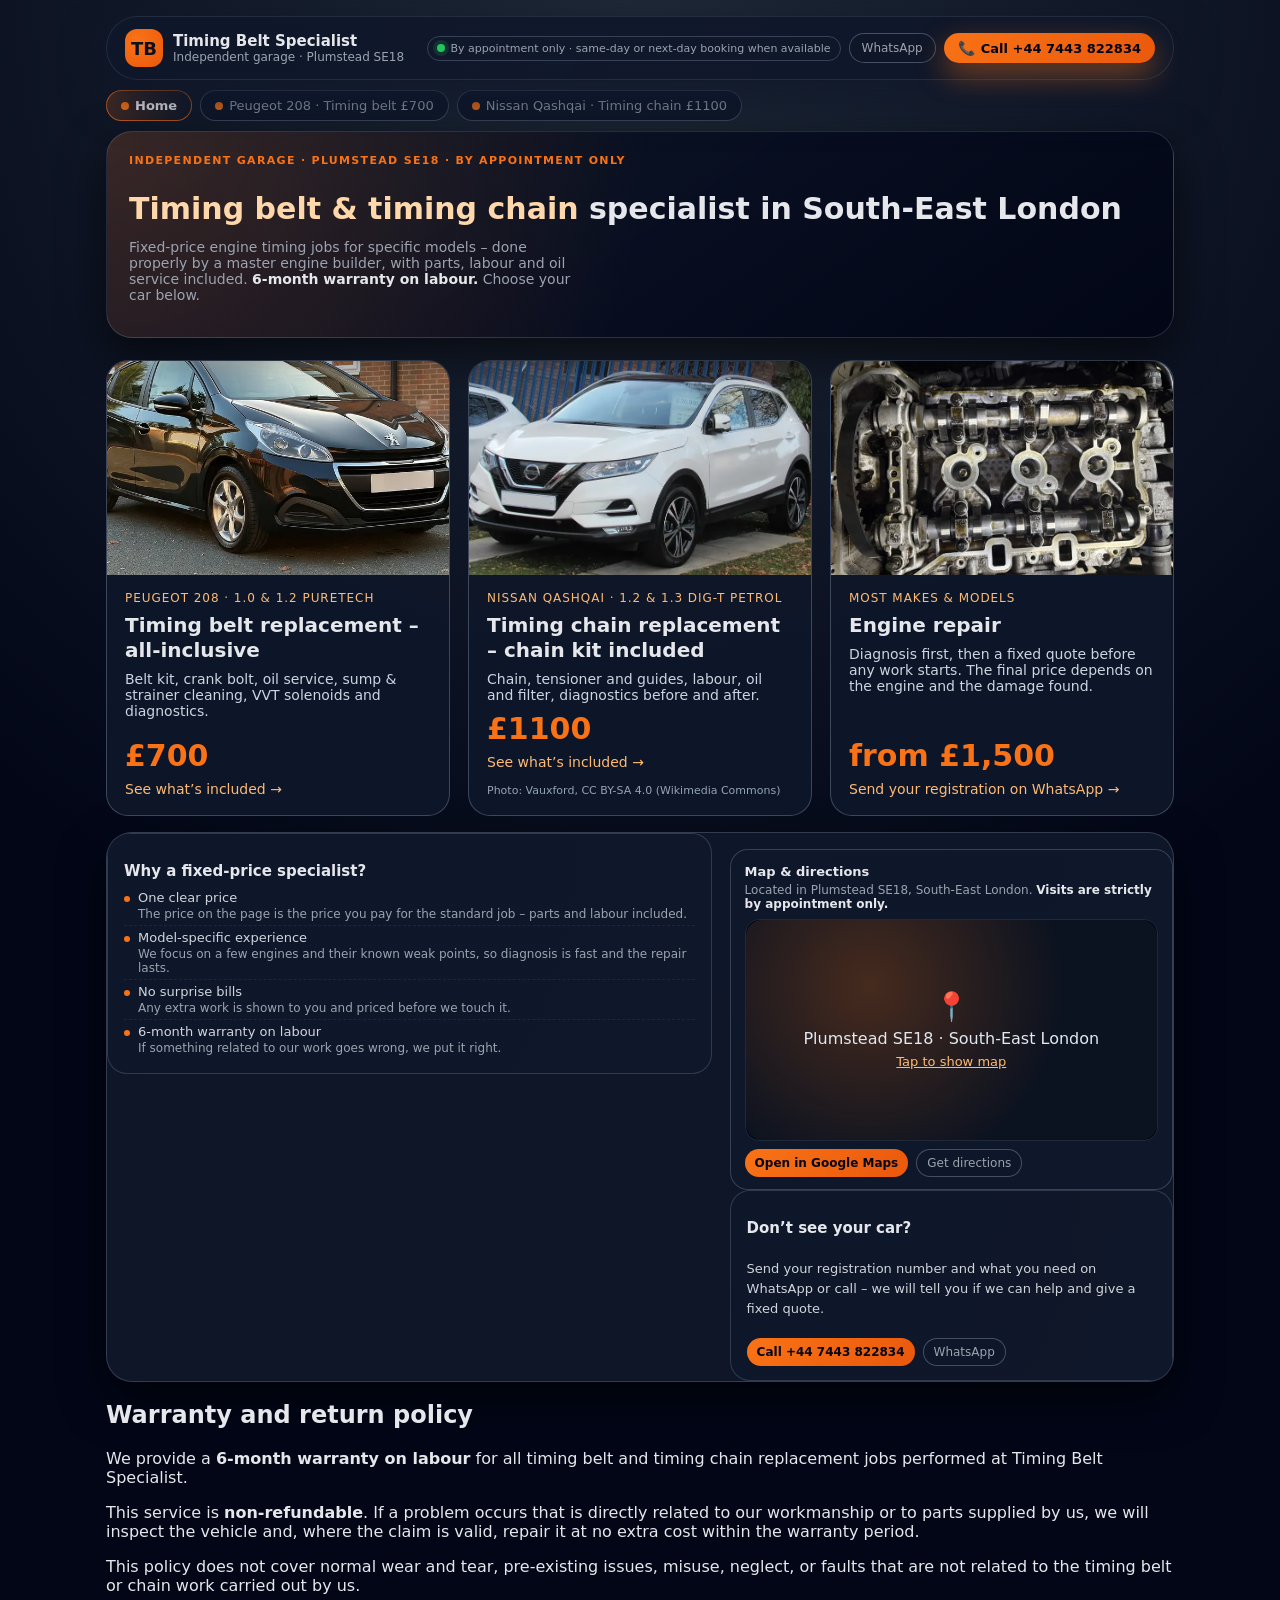
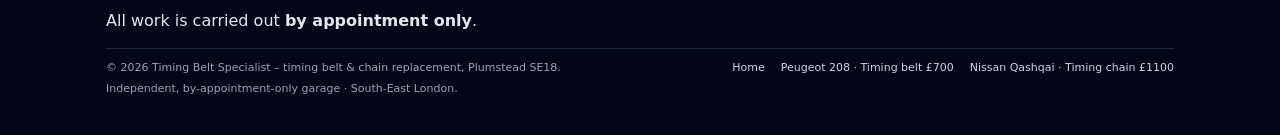
==== commit a9beabf6: "Add engine repair (from £1,500) to home page, schema and llms.txt Co-Authored-By: Claude Opus 5.5 <n" ====
--- a/index.html
+++ b/index.html
@@ -91,6 +91,16 @@
       "price": "1100.00",
       "priceCurrency": "GBP",
       "url": "https://timingbeltspecialist.co.uk/nissan-qashqai-timing-chain/"
+    },
+    {
+      "@type": "Offer",
+      "name": "Engine repair (price from, fixed quote after diagnosis)",
+      "priceSpecification": {
+        "@type": "PriceSpecification",
+        "minPrice": "1500.00",
+        "priceCurrency": "GBP"
+      },
+      "url": "https://timingbeltspecialist.co.uk/#engine-repair"
     }
   ]
 }
@@ -859,6 +869,16 @@
           <div class="offer-price">£1100</div>
           <div class="offer-cta">See what’s included →</div>
           <div class="credit">Photo: Vauxford, CC BY-SA 4.0 (Wikimedia Commons)</div>
+        </div>
+      </a>
+      <a class="offer-card" id="engine-repair" href="https://wa.me/447443822834" target="_blank" rel="noopener">
+        <img src="/images/peugeot-208-cams-1.webp" width="800" height="600" alt="Engine repair – cylinder head with camshafts during repair" loading="lazy">
+        <div class="offer-body">
+          <div class="offer-kicker">Most makes &amp; models</div>
+          <h2 class="offer-title">Engine repair</h2>
+          <p class="offer-text">Diagnosis first, then a fixed quote before any work starts. The final price depends on the engine and the damage found.</p>
+          <div class="offer-price">from £1,500</div>
+          <div class="offer-cta">Send your registration on WhatsApp →</div>
         </div>
       </a>
     </section>
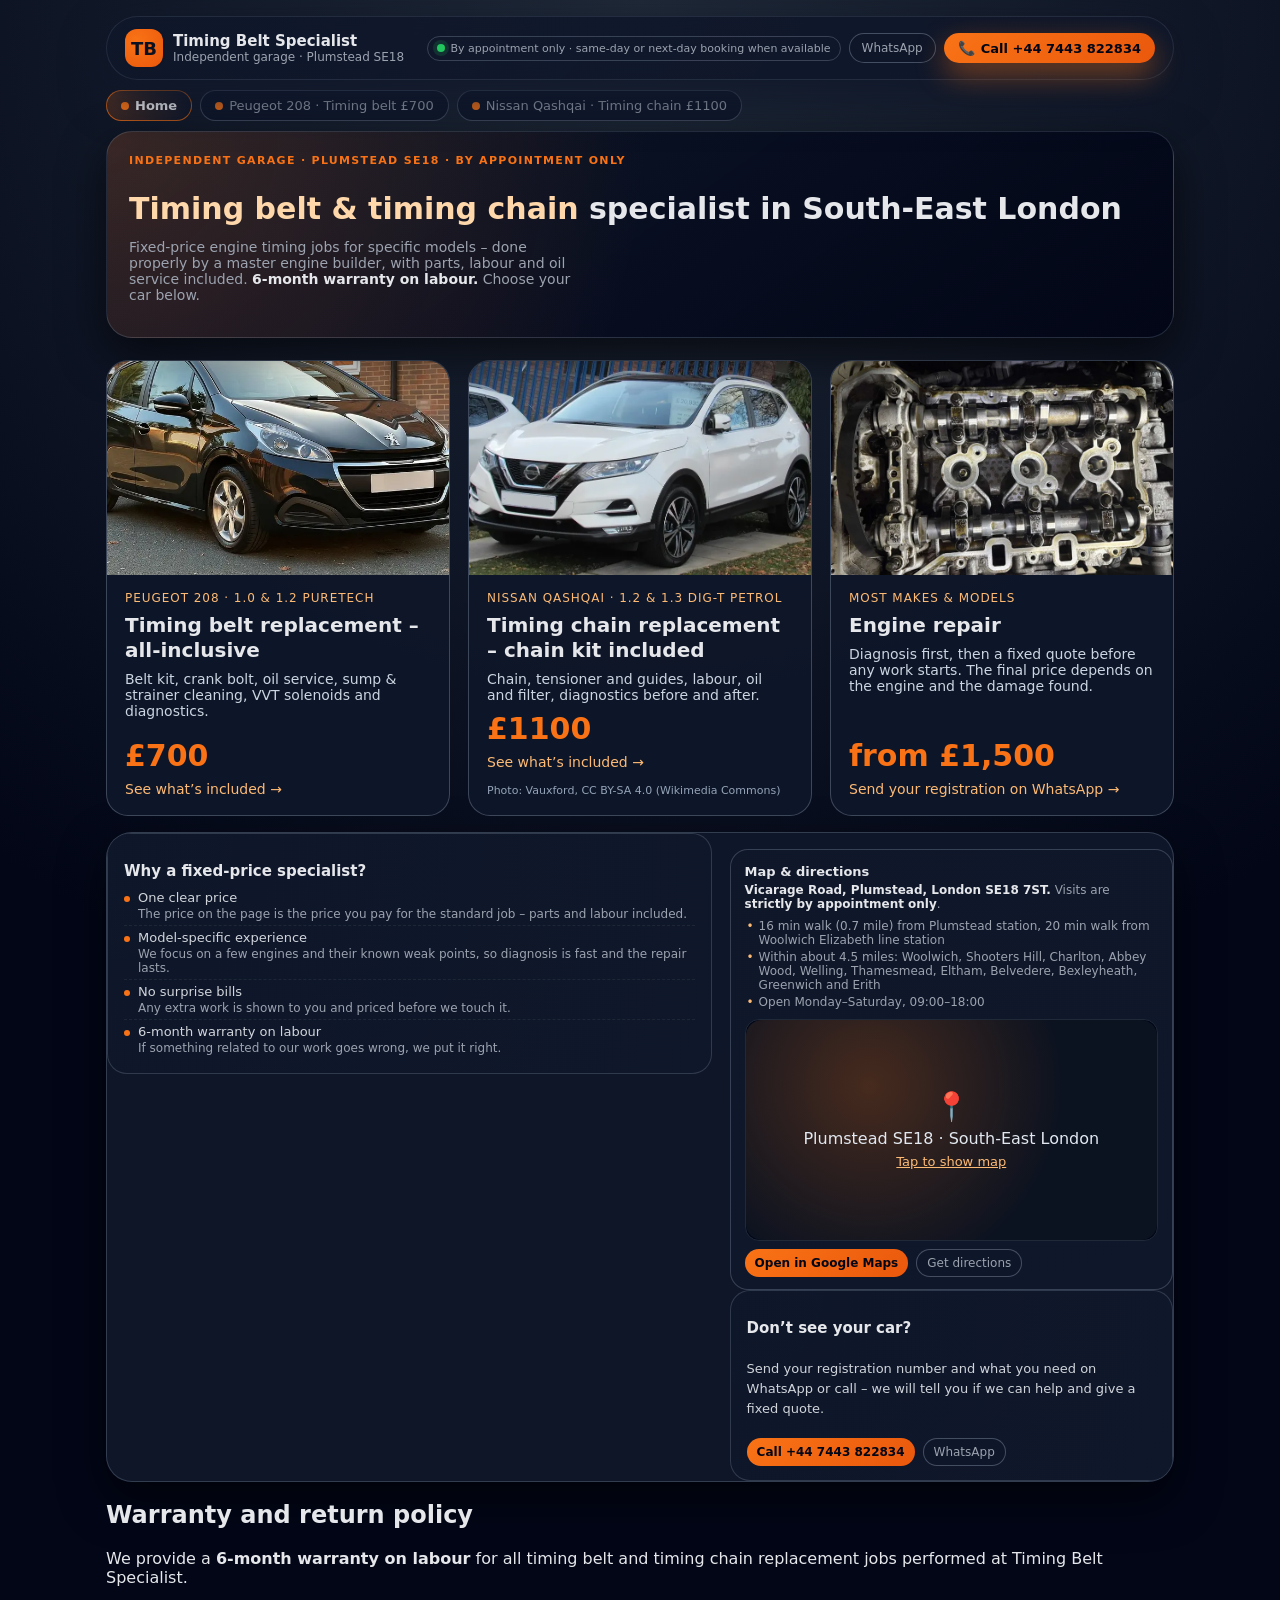
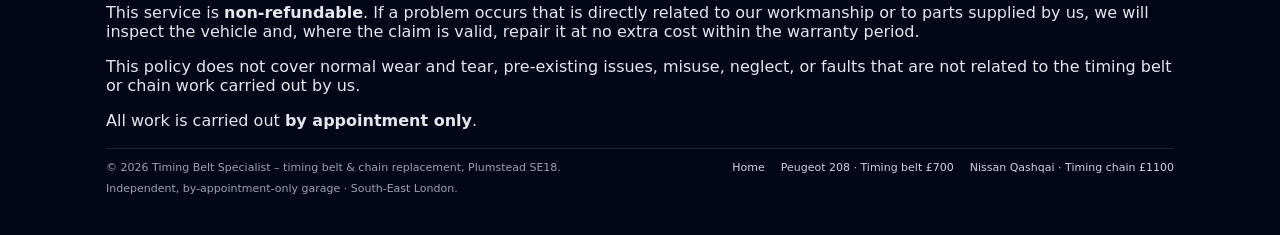
==== commit 8bcbd57a: "Visible location block: full address, walking times from stations, nearby areas; location FAQ; llms." ====
--- a/index.html
+++ b/index.html
@@ -9,6 +9,25 @@
   gtag('js', new Date());
 
   gtag('config', 'AW-17773105542');
+  gtag('config', 'G-L1YW1BWYSL');
+
+  // Visits from AI assistants (ChatGPT, Perplexity, Gemini, Copilot, Claude...) -> GA4 event "ai_referral"
+  var aiSource = (function () {
+    var AI = /(^|\.)(chatgpt\.com|openai\.com|perplexity\.ai|claude\.ai|gemini\.google\.com|bard\.google\.com|copilot\.microsoft\.com|copilot\.cloud\.microsoft|you\.com|poe\.com|meta\.ai|deepseek\.com|grok\.com|mistral\.ai)$/i;
+    var src = '';
+    try {
+      var utm = new URLSearchParams(location.search).get('utm_source') || '';
+      var ref = document.referrer ? new URL(document.referrer).hostname : '';
+      if (AI.test(utm)) src = utm.toLowerCase();
+      else if (AI.test(ref)) src = ref.toLowerCase();
+      if (src) sessionStorage.setItem('ai_source', src);
+      else src = sessionStorage.getItem('ai_source') || '';
+    } catch (err) {}
+    return src;
+  })();
+  if (aiSource && !document.referrer.match(/timingbeltspecialist\.co\.uk/)) {
+    gtag('event', 'ai_referral', { send_to: 'G-L1YW1BWYSL', ai_source: aiSource });
+  }
 
   // Conversion only on phone / WhatsApp clicks (not on page view)
   document.addEventListener('click', function (e) {
@@ -18,6 +37,11 @@
       'send_to': 'AW-17773105542/rnKxCNnJycwbEIaj8JpC',
       'value': 1.0,
       'currency': 'GBP'
+    });
+    gtag('event', 'contact_click', {
+      send_to: 'G-L1YW1BWYSL',
+      method: a.href.indexOf('wa.me/') > -1 ? 'whatsapp' : 'phone',
+      ai_source: aiSource || '(none)'
     });
   });
   // Load the Google tag library after the page has rendered (faster first paint)
@@ -56,12 +80,21 @@
   "priceRange": "££",
   "address": {
     "@type": "PostalAddress",
-    "addressLocality": "Plumstead",
-    "addressRegion": "South-East London",
-    "postalCode": "SE18",
+    "streetAddress": "Vicarage Road, Plumstead",
+    "addressLocality": "London",
+    "postalCode": "SE18 7ST",
     "addressCountry": "GB"
   },
-  "areaServed": "South-East London, Plumstead, Woolwich, Abbey Wood, Thamesmead",
+  "geo": {
+    "@type": "GeoCoordinates",
+    "latitude": 51.4838749,
+    "longitude": 0.0773868
+  },
+  "hasMap": "https://maps.google.com/?cid=15946020205041556863",
+  "sameAs": [
+    "https://maps.google.com/?cid=15946020205041556863"
+  ],
+  "areaServed": ["Plumstead", "Woolwich", "Shooters Hill", "Charlton", "Abbey Wood", "Welling", "Thamesmead", "Eltham", "Belvedere", "Bexleyheath", "Greenwich", "Erith", "South-East London"],
   "openingHoursSpecification": [
     {
       "@type": "OpeningHoursSpecification",
@@ -794,6 +827,10 @@
 .map-load-pin { font-size: 28px; }
 .map-load-cta { font-size: 13px; color: #fdba74; text-decoration: underline; }
 img { height: auto; }
+/* ---- location facts 2026-10-29 ---- */
+.map-facts { list-style: none; margin: 0 0 10px; padding: 0; font-size: 12px; color: var(--muted); }
+.map-facts li { position: relative; padding-left: 14px; margin: 3px 0; }
+.map-facts li::before { content: "•"; position: absolute; left: 2px; color: #fdba74; }
   </style>
 </head>
 <body>
@@ -926,8 +963,13 @@
             <div class="map-card">
           <h2 class="map-title">Map &amp; directions</h2>
           <p class="map-sub">
-            Located in Plumstead SE18, South-East London. <strong>Visits are strictly by appointment only.</strong>
+            <strong>Vicarage Road, Plumstead, London SE18 7ST.</strong> Visits are <strong>strictly by appointment only</strong>.
           </p>
+          <ul class="map-facts">
+            <li>16 min walk (0.7 mile) from Plumstead station, 20 min walk from Woolwich Elizabeth line station</li>
+            <li>Within about 4.5 miles: Woolwich, Shooters Hill, Charlton, Abbey Wood, Welling, Thamesmead, Eltham, Belvedere, Bexleyheath, Greenwich and Erith</li>
+            <li>Open Monday–Saturday, 09:00–18:00</li>
+          </ul>
           <div class="map-frame-wrap">
             <button type="button" class="map-load" data-src="https://www.google.com/maps/embed?pb=!1m10!1m8!1m3!1d261.1613810232722!2d0.07753754117992326!3d51.48386017857046!3m2!1i1024!2i768!4f13.1!5e0!3m2!1suk!2suk!4v1764617768667!5m2!1suk!2suk">
               <span class="map-load-pin">📍</span>
@@ -937,12 +979,12 @@
           </div>
           <div class="map-buttons">
             <a class="btn-primary btn-small"
-               href="https://maps.app.goo.gl/oVn5XdTLvBCYDaq47"
+               href="https://maps.google.com/?cid=15946020205041556863"
                target="_blank" rel="noopener">
               Open in Google Maps
             </a>
             <a class="btn-ghost btn-small"
-               href="https://maps.app.goo.gl/oVn5XdTLvBCYDaq47"
+               href="https://www.google.com/maps/dir/?api=1&amp;destination=51.4838749%2C0.0773868"
                target="_blank" rel="noopener">
               Get directions
             </a>
